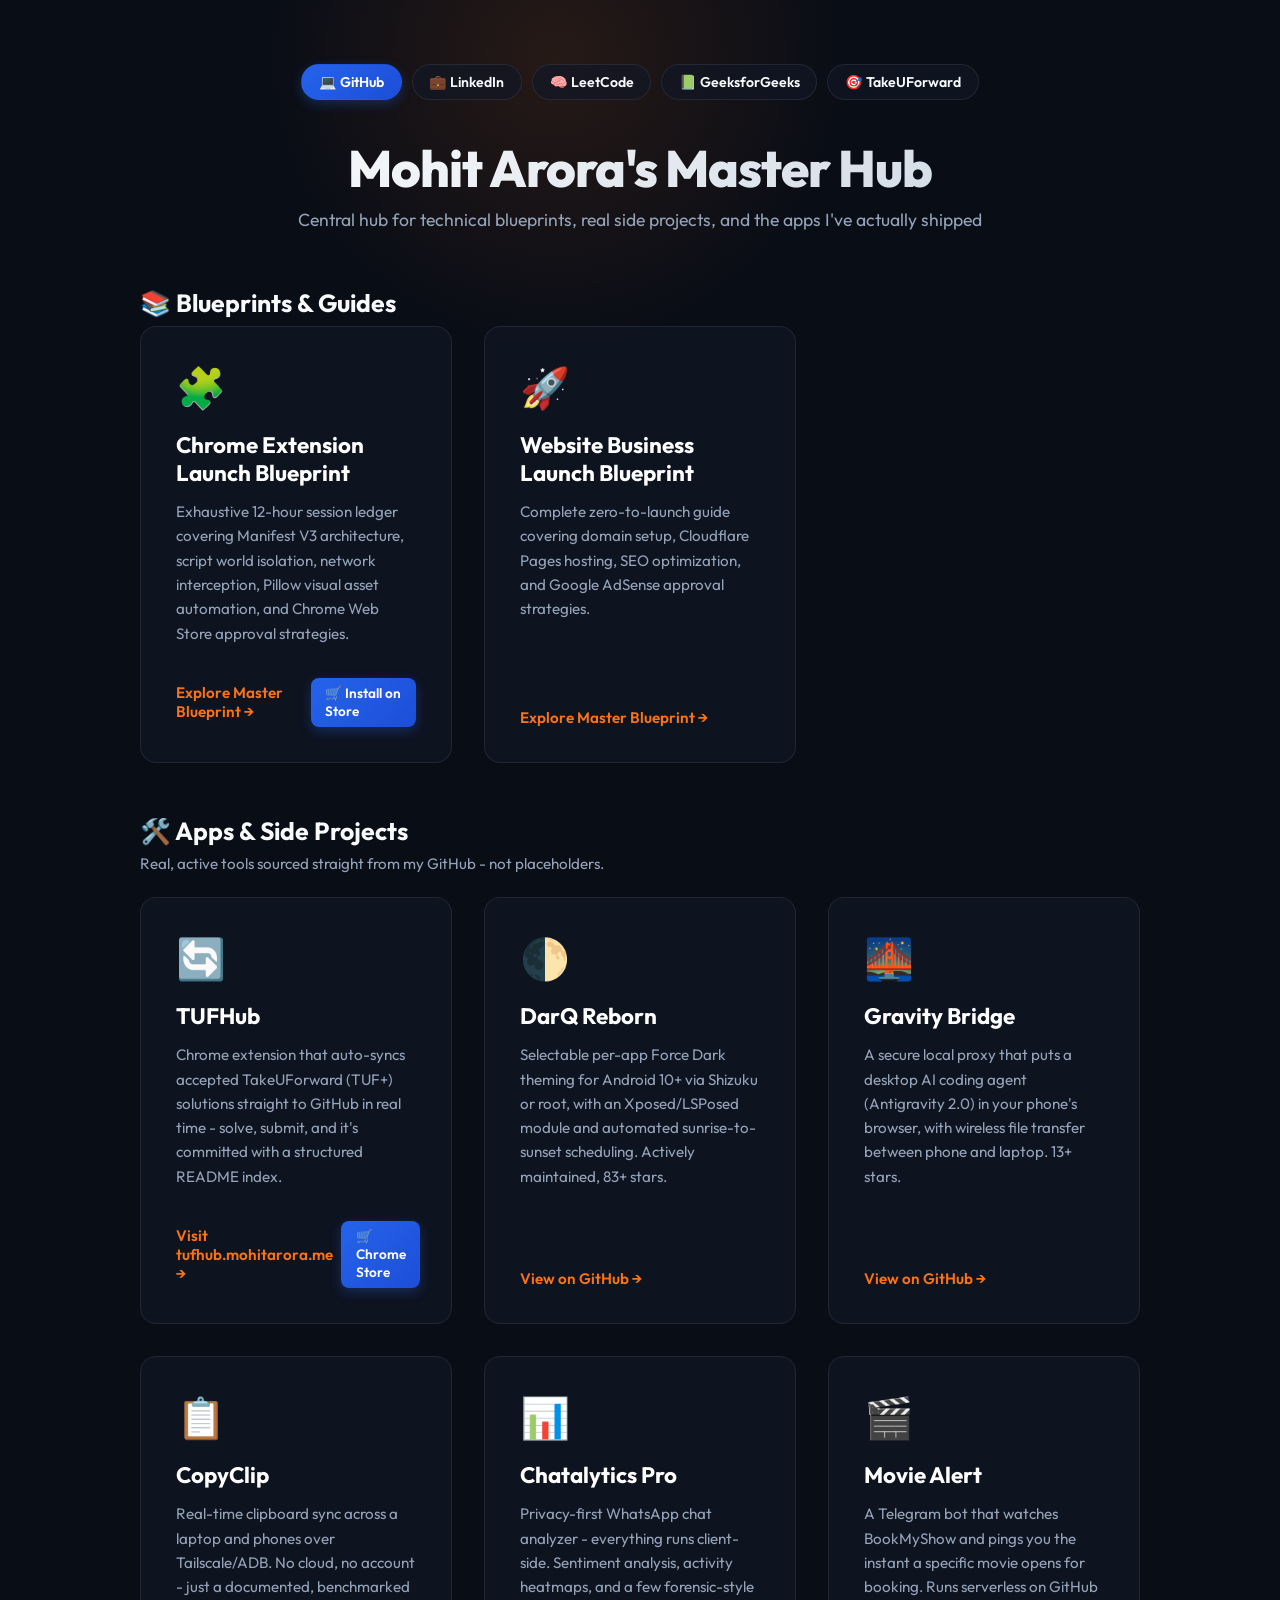
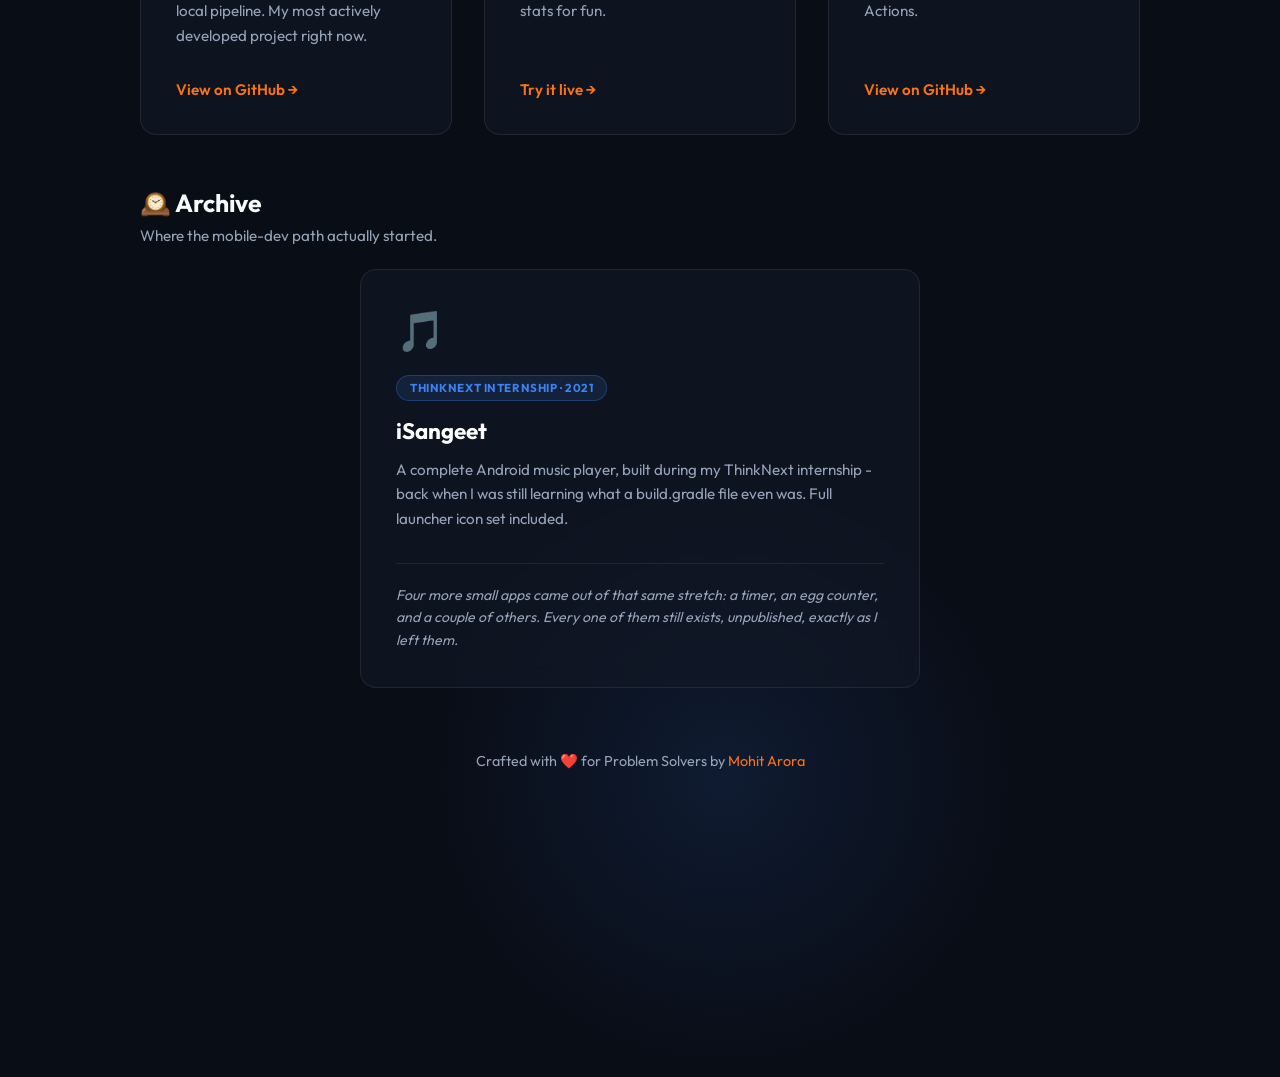
==== index.html @ f82956c8 "feat: add profile links, Apps & Side Projects, and Archive sections Brings the bikram-agarwal.github" ====
<!DOCTYPE html>
<html lang="en">
<head>
    <meta charset="UTF-8">
    <meta name="viewport" content="width=device-width, initial-scale=1.0">
    <title>Mohit Arora | Technical Blueprints & Engineering Hub</title>
    <link href="https://fonts.googleapis.com/css2?family=Outfit:wght@400;500;600;700;800&family=Fira+Code:wght@400;500&display=swap" rel="stylesheet">
    <style>
        :root {
            --bg: #090d16;
            --card-bg: rgba(18, 24, 38, 0.7);
            --card-border: rgba(255, 255, 255, 0.08);
            --primary: #f97316;
            --primary-glow: rgba(249, 115, 22, 0.15);
            --text-main: #f8fafc;
            --text-muted: #94a3b8;
            --accent-blue: #3b82f6;
        }

        * {
            box-sizing: border-box;
            margin: 0;
            padding: 0;
        }

        body {
            background-color: var(--bg);
            color: var(--text-main);
            font-family: 'Outfit', sans-serif;
            min-height: 100vh;
            display: flex;
            flex-direction: column;
            /* flex-start, not center: centering was fine for the original 2-card page, but clips
               content once the page is taller than the viewport (which it now is). */
            justify-content: flex-start;
            align-items: center;
            padding: 4rem 2rem;
            position: relative;
            overflow-x: hidden;
        }

        /* Ambient Glow Background */
        body::before {
            content: '';
            position: absolute;
            top: -10%;
            left: 20%;
            width: 600px;
            height: 600px;
            background: radial-gradient(circle, rgba(249, 115, 22, 0.12) 0%, rgba(0, 0, 0, 0) 70%);
            border-radius: 50%;
            z-index: -1;
            pointer-events: none;
        }

        body::after {
            content: '';
            position: absolute;
            bottom: -10%;
            right: 20%;
            width: 600px;
            height: 600px;
            background: radial-gradient(circle, rgba(59, 130, 246, 0.12) 0%, rgba(0, 0, 0, 0) 70%);
            border-radius: 50%;
            z-index: -1;
            pointer-events: none;
        }

        .container {
            max-width: 1000px;
            width: 100%;
            margin: 0 auto;
        }

        /* Profile links */
        .profile-links {
            display: flex;
            flex-wrap: wrap;
            justify-content: center;
            gap: 0.6rem;
            margin-bottom: 2.25rem;
        }

        .profile-pill {
            display: inline-flex;
            align-items: center;
            gap: 0.4rem;
            padding: 0.5rem 1.05rem;
            border-radius: 999px;
            background: var(--card-bg);
            border: 1px solid var(--card-border);
            color: var(--text-main);
            font-size: 0.88rem;
            font-weight: 600;
            text-decoration: none;
            backdrop-filter: blur(12px);
            transition: all 0.25s ease;
        }

        .profile-pill:hover {
            border-color: rgba(255, 255, 255, 0.25);
            transform: translateY(-2px);
            box-shadow: 0 10px 25px -10px rgba(0, 0, 0, 0.5);
        }

        .profile-pill.primary {
            background: linear-gradient(135deg, #2563eb 0%, #1d4ed8 100%);
            border-color: transparent;
            color: #ffffff;
            box-shadow: 0 4px 12px rgba(37, 99, 235, 0.3);
        }

        .profile-pill.primary:hover {
            box-shadow: 0 6px 18px rgba(37, 99, 235, 0.45);
        }

        h1 {
            font-size: clamp(2.1rem, 6vw, 3.2rem);
            font-weight: 800;
            text-align: center;
            margin-bottom: 0.5rem;
            background: linear-gradient(135deg, #ffffff 0%, #cbd5e1 100%);
            -webkit-background-clip: text;
            -webkit-text-fill-color: transparent;
            letter-spacing: -0.02em;
        }

        p.subtitle {
            text-align: center;
            color: var(--text-muted);
            font-size: 1.1rem;
            margin-bottom: 3.5rem;
            font-weight: 400;
        }

        /* Section headings for the grids below the hero */
        .section-heading {
            font-size: clamp(1.25rem, 3.2vw, 1.55rem);
            font-weight: 700;
            color: var(--text-main);
            margin: 3.25rem 0 0.5rem;
            display: flex;
            align-items: center;
            gap: 0.55rem;
        }

        .section-heading:first-of-type {
            margin-top: 0;
        }

        .section-subtext {
            color: var(--text-muted);
            font-size: 0.95rem;
            max-width: 640px;
            margin-bottom: 1.5rem;
        }

        .grid {
            display: grid;
            grid-template-columns: repeat(auto-fill, minmax(280px, 1fr));
            gap: 2rem;
        }

        .blueprint-card {
            background: var(--card-bg);
            border: 1px solid var(--card-border);
            border-radius: 16px;
            padding: 2.2rem;
            backdrop-filter: blur(12px);
            text-decoration: none;
            color: inherit;
            transition: all 0.3s cubic-bezier(0.4, 0, 0.2, 1);
            display: flex;
            flex-direction: column;
            justify-content: space-between;
            position: relative;
            overflow: hidden;
        }

        .blueprint-card::before {
            content: '';
            position: absolute;
            top: 0;
            left: 0;
            right: 0;
            height: 3px;
            background: linear-gradient(90deg, var(--primary), var(--accent-blue));
            opacity: 0;
            transition: opacity 0.3s ease;
        }

        .blueprint-card:hover {
            transform: translateY(-6px);
            border-color: rgba(255, 255, 255, 0.2);
            box-shadow: 0 20px 40px -15px rgba(0, 0, 0, 0.5), 0 0 30px var(--primary-glow);
        }

        .blueprint-card:hover::before {
            opacity: 1;
        }

        .card-icon {
            font-size: 2.5rem;
            margin-bottom: 1.2rem;
        }

        .card-title {
            font-size: 1.4rem;
            font-weight: 700;
            margin-bottom: 0.8rem;
            color: #ffffff;
        }

        .card-desc {
            color: var(--text-muted);
            font-size: 0.95rem;
            line-height: 1.6;
            margin-bottom: 2rem;
        }

        .card-link {
            font-weight: 600;
            color: var(--primary);
            font-size: 0.95rem;
            display: flex;
            align-items: center;
            justify-content: space-between;
            gap: 0.5rem;
            transition: color 0.2s ease;
        }

        .store-btn {
            background: linear-gradient(135deg, #2563eb 0%, #1d4ed8 100%);
            color: #ffffff !important;
            padding: 0.4rem 0.9rem;
            border-radius: 8px;
            font-size: 0.85rem;
            font-weight: 600;
            text-decoration: none;
            box-shadow: 0 4px 12px rgba(37, 99, 235, 0.3);
            transition: all 0.2s ease;
        }

        .store-btn:hover {
            transform: translateY(-1px);
            box-shadow: 0 6px 16px rgba(37, 99, 235, 0.45);
        }

        .blueprint-card:hover .card-link {
            color: #fb923c;
        }

        /* Archive card - deliberately not a link (nothing to click through to), so no hover-lift */
        .archive-wrap {
            max-width: 560px;
            margin: 0 auto;
        }

        .archive-card {
            cursor: default;
        }

        .archive-card:hover {
            transform: none;
            box-shadow: none;
            border-color: var(--card-border);
        }

        .archive-card:hover::before {
            opacity: 0;
        }

        .archive-era {
            display: inline-flex;
            align-self: flex-start;
            font-size: 0.72rem;
            font-weight: 700;
            letter-spacing: 0.05em;
            text-transform: uppercase;
            color: var(--accent-blue);
            background: rgba(59, 130, 246, 0.12);
            border: 1px solid rgba(59, 130, 246, 0.3);
            border-radius: 999px;
            padding: 0.3rem 0.8rem;
            margin-bottom: 1rem;
        }

        .archive-sibling-note {
            color: var(--text-muted);
            font-size: 0.88rem;
            font-style: italic;
            line-height: 1.6;
            margin-top: 1.25rem;
            padding-top: 1.25rem;
            border-top: 1px solid var(--card-border);
        }

        footer {
            margin-top: 4rem;
            text-align: center;
            color: var(--text-muted);
            font-size: 0.9rem;
        }

        footer a {
            color: var(--primary);
            text-decoration: none;
        }

        @media (max-width: 768px) {
            body { padding: 2rem 1.25rem; }
            .blueprint-card { padding: 1.5rem; }
            .section-heading { margin-top: 2.5rem; }
        }
    </style>
</head>
<body>
    <div class="container">
        <div class="profile-links">
            <a href="https://github.com/Arora-Sir" class="profile-pill primary" target="_blank" rel="noopener">💻 GitHub</a>
            <a href="https://www.linkedin.com/in/arora-sir/" class="profile-pill" target="_blank" rel="noopener">💼 LinkedIn</a>
            <a href="https://leetcode.com/arora_sir/" class="profile-pill" target="_blank" rel="noopener">🧠 LeetCode</a>
            <a href="https://auth.geeksforgeeks.org/user/arorasir/profile" class="profile-pill" target="_blank" rel="noopener">📗 GeeksforGeeks</a>
            <a href="https://takeuforward.org/profile/arorasir" class="profile-pill" target="_blank" rel="noopener">🎯 TakeUForward</a>
        </div>

        <h1>Mohit Arora's Master Hub</h1>
        <p class="subtitle">Central hub for technical blueprints, real side projects, and the apps I've actually shipped</p>

        <h2 class="section-heading">📚 Blueprints &amp; Guides</h2>
        <div class="grid">
            <a href="Chrome_Extension_Blueprint.html" class="blueprint-card">
                <div>
                    <div class="card-icon">🧩</div>
                    <div class="card-title">Chrome Extension Launch Blueprint</div>
                    <div class="card-desc">Exhaustive 12-hour session ledger covering Manifest V3 architecture, script world isolation, network interception, Pillow visual asset automation, and Chrome Web Store approval strategies.</div>
                </div>
                <div class="card-link">
                    <span>Explore Master Blueprint &rarr;</span>
                    <span onclick="event.stopPropagation(); window.open('https://chromewebstore.google.com/detail/tufhub/fbbjinonammckffpfmhicgdcfgodfnge', '_blank');" class="store-btn">🛒 Install on Store</span>
                </div>
            </a>

            <a href="Website_Buisness_Blueprint.html" class="blueprint-card">
                <div>
                    <div class="card-icon">🚀</div>
                    <div class="card-title">Website Business Launch Blueprint</div>
                    <div class="card-desc">Complete zero-to-launch guide covering domain setup, Cloudflare Pages hosting, SEO optimization, and Google AdSense approval strategies.</div>
                </div>
                <div class="card-link">Explore Master Blueprint &rarr;</div>
            </a>
        </div>

        <h2 class="section-heading">🛠️ Apps &amp; Side Projects</h2>
        <p class="section-subtext">Real, active tools sourced straight from my GitHub - not placeholders.</p>
        <div class="grid">
            <a href="https://tufhub.mohitarora.me" class="blueprint-card" target="_blank" rel="noopener">
                <div>
                    <div class="card-icon">🔄</div>
                    <div class="card-title">TUFHub</div>
                    <div class="card-desc">Chrome extension that auto-syncs accepted TakeUForward (TUF+) solutions straight to GitHub in real time - solve, submit, and it's committed with a structured README index.</div>
                </div>
                <div class="card-link">
                    <span>Visit tufhub.mohitarora.me &rarr;</span>
                    <span onclick="event.stopPropagation(); window.open('https://chromewebstore.google.com/detail/tufhub/fbbjinonammckffpfmhicgdcfgodfnge', '_blank');" class="store-btn">🛒 Chrome Store</span>
                </div>
            </a>

            <a href="https://github.com/Arora-Sir/DarQ-Reborn" class="blueprint-card" target="_blank" rel="noopener">
                <div>
                    <div class="card-icon">🌓</div>
                    <div class="card-title">DarQ Reborn</div>
                    <div class="card-desc">Selectable per-app Force Dark theming for Android 10+ via Shizuku or root, with an Xposed/LSPosed module and automated sunrise-to-sunset scheduling. Actively maintained, 83+ stars.</div>
                </div>
                <div class="card-link">View on GitHub &rarr;</div>
            </a>

            <a href="https://github.com/Arora-Sir/Gravity-Bridge" class="blueprint-card" target="_blank" rel="noopener">
                <div>
                    <div class="card-icon">🌉</div>
                    <div class="card-title">Gravity Bridge</div>
                    <div class="card-desc">A secure local proxy that puts a desktop AI coding agent (Antigravity 2.0) in your phone's browser, with wireless file transfer between phone and laptop. 13+ stars.</div>
                </div>
                <div class="card-link">View on GitHub &rarr;</div>
            </a>

            <a href="https://github.com/Arora-Sir/CopyClip" class="blueprint-card" target="_blank" rel="noopener">
                <div>
                    <div class="card-icon">📋</div>
                    <div class="card-title">CopyClip</div>
                    <div class="card-desc">Real-time clipboard sync across a laptop and phones over Tailscale/ADB. No cloud, no account - just a documented, benchmarked local pipeline. My most actively developed project right now.</div>
                </div>
                <div class="card-link">View on GitHub &rarr;</div>
            </a>

            <a href="https://arora-sir.github.io/chatalytics-pro" class="blueprint-card" target="_blank" rel="noopener">
                <div>
                    <div class="card-icon">📊</div>
                    <div class="card-title">Chatalytics Pro</div>
                    <div class="card-desc">Privacy-first WhatsApp chat analyzer - everything runs client-side. Sentiment analysis, activity heatmaps, and a few forensic-style stats for fun.</div>
                </div>
                <div class="card-link">Try it live &rarr;</div>
            </a>

            <a href="https://github.com/Arora-Sir/Movie-Alert" class="blueprint-card" target="_blank" rel="noopener">
                <div>
                    <div class="card-icon">🎬</div>
                    <div class="card-title">Movie Alert</div>
                    <div class="card-desc">A Telegram bot that watches BookMyShow and pings you the instant a specific movie opens for booking. Runs serverless on GitHub Actions.</div>
                </div>
                <div class="card-link">View on GitHub &rarr;</div>
            </a>
        </div>

        <h2 class="section-heading">🕰️ Archive</h2>
        <p class="section-subtext">Where the mobile-dev path actually started.</p>
        <div class="archive-wrap">
            <div class="blueprint-card archive-card">
                <div>
                    <div class="card-icon">🎵</div>
                    <span class="archive-era">ThinkNext Internship &middot; 2021</span>
                    <div class="card-title">iSangeet</div>
                    <div class="card-desc">A complete Android music player, built during my ThinkNext internship - back when I was still learning what a build.gradle file even was. Full launcher icon set included.</div>
                    <div class="archive-sibling-note">Four more small apps came out of that same stretch: a timer, an egg counter, and a couple of others. Every one of them still exists, unpublished, exactly as I left them.</div>
                </div>
            </div>
        </div>

        <footer>
            Crafted with ❤️ for Problem Solvers by <a href="https://github.com/Arora-Sir">Mohit Arora</a>
        </footer>
    </div>
</body>
</html>
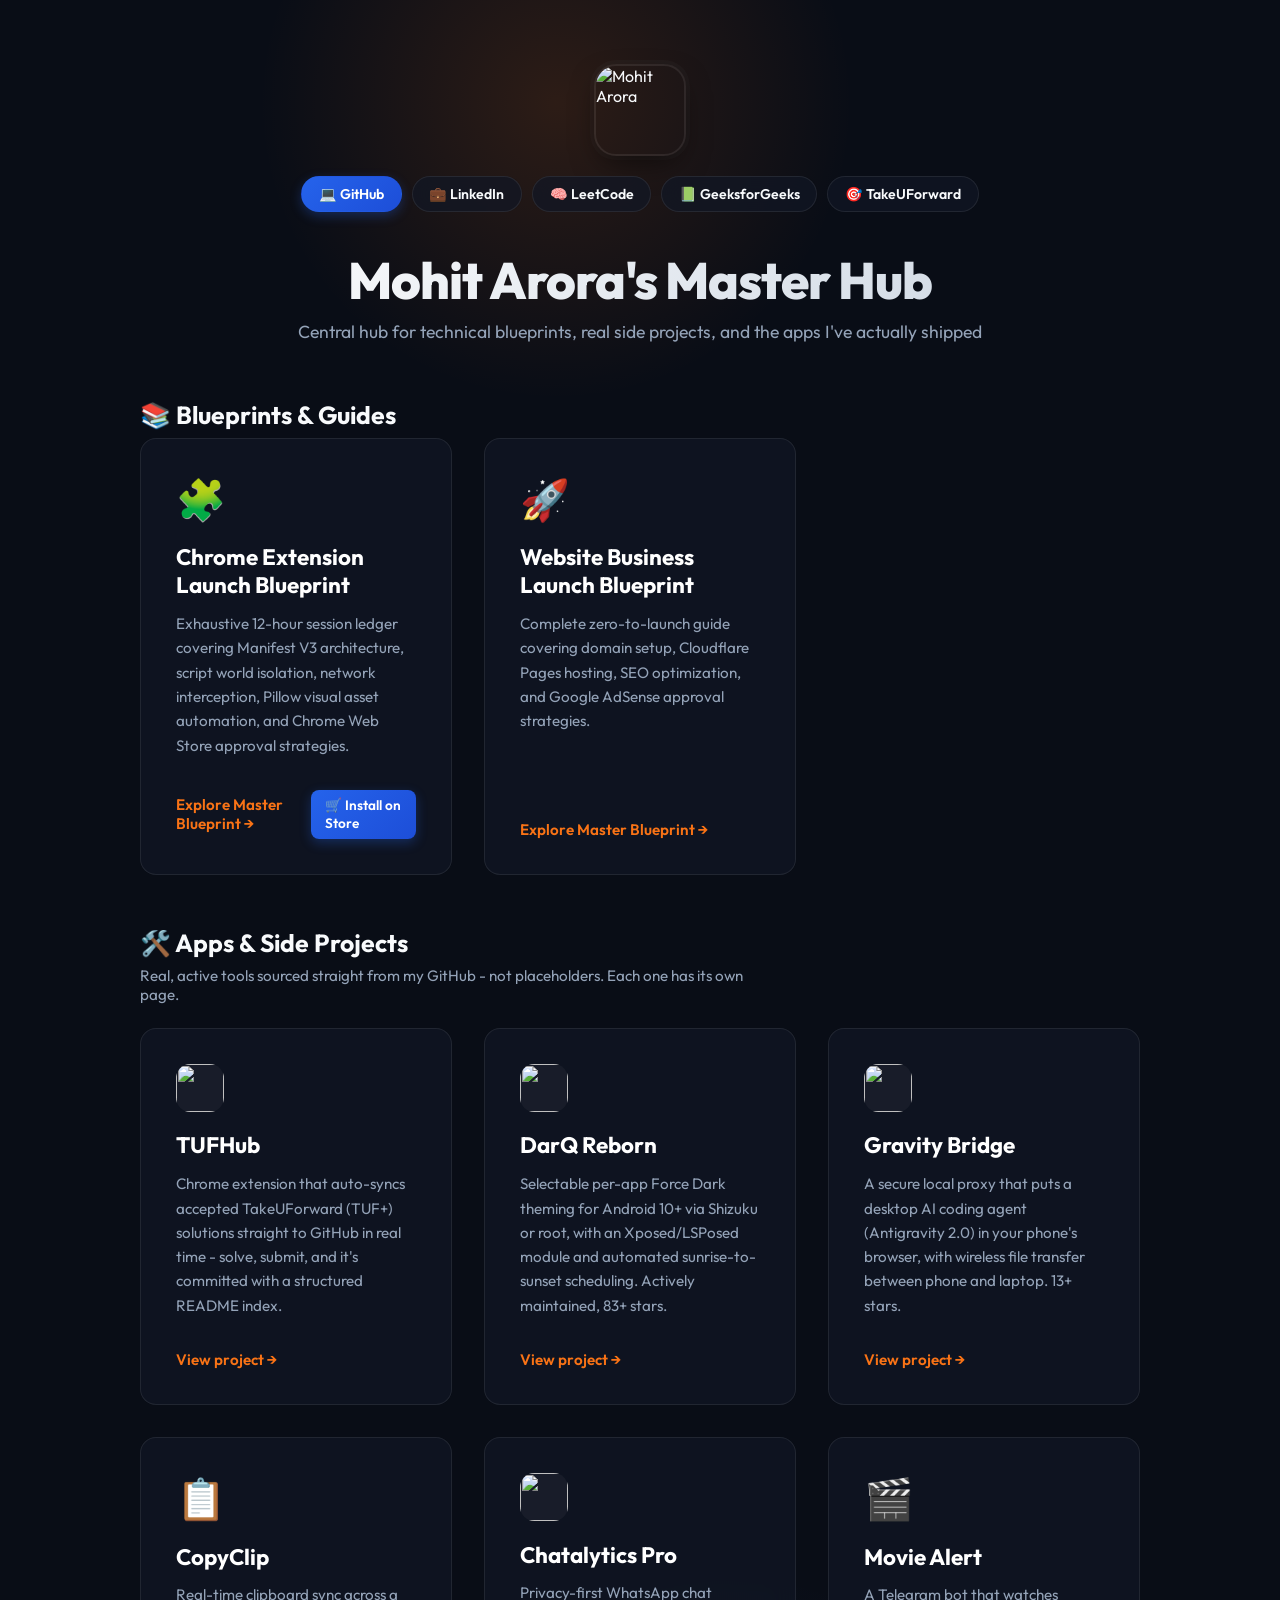
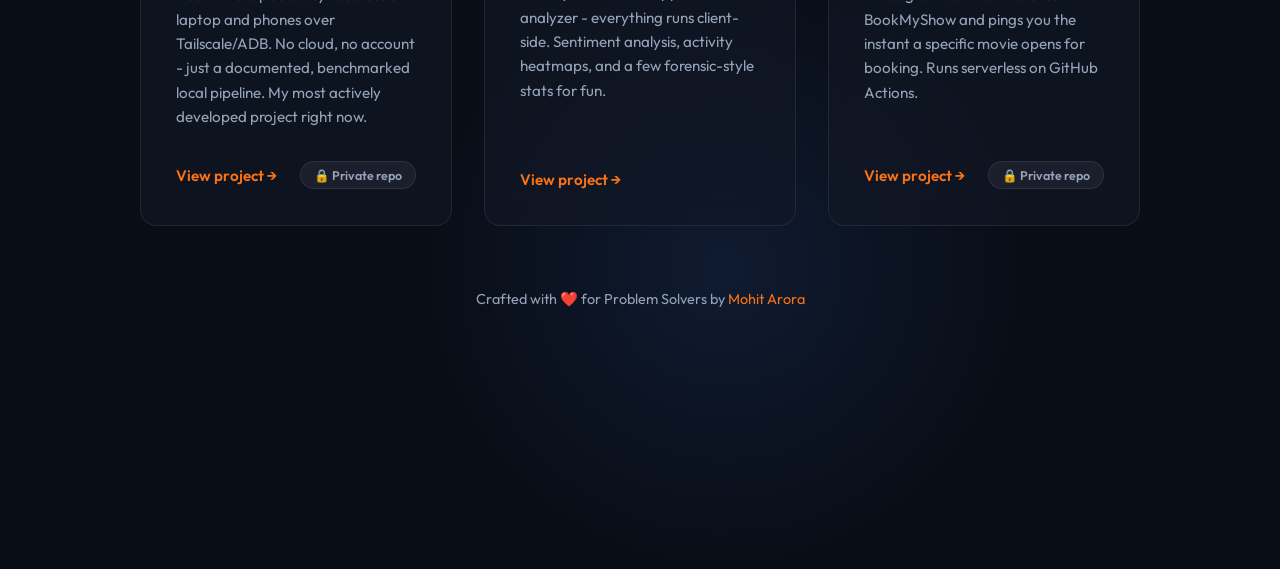
==== commit bf2cc501: "feat: real icons, per-app subpages with dynamic theming, drop archive Addresses feedback on the prev" ====
--- a/index.html
+++ b/index.html
@@ -5,317 +5,13 @@
     <meta name="viewport" content="width=device-width, initial-scale=1.0">
     <title>Mohit Arora | Technical Blueprints & Engineering Hub</title>
     <link href="https://fonts.googleapis.com/css2?family=Outfit:wght@400;500;600;700;800&family=Fira+Code:wght@400;500&display=swap" rel="stylesheet">
-    <style>
-        :root {
-            --bg: #090d16;
-            --card-bg: rgba(18, 24, 38, 0.7);
-            --card-border: rgba(255, 255, 255, 0.08);
-            --primary: #f97316;
-            --primary-glow: rgba(249, 115, 22, 0.15);
-            --text-main: #f8fafc;
-            --text-muted: #94a3b8;
-            --accent-blue: #3b82f6;
-        }
-
-        * {
-            box-sizing: border-box;
-            margin: 0;
-            padding: 0;
-        }
-
-        body {
-            background-color: var(--bg);
-            color: var(--text-main);
-            font-family: 'Outfit', sans-serif;
-            min-height: 100vh;
-            display: flex;
-            flex-direction: column;
-            /* flex-start, not center: centering was fine for the original 2-card page, but clips
-               content once the page is taller than the viewport (which it now is). */
-            justify-content: flex-start;
-            align-items: center;
-            padding: 4rem 2rem;
-            position: relative;
-            overflow-x: hidden;
-        }
-
-        /* Ambient Glow Background */
-        body::before {
-            content: '';
-            position: absolute;
-            top: -10%;
-            left: 20%;
-            width: 600px;
-            height: 600px;
-            background: radial-gradient(circle, rgba(249, 115, 22, 0.12) 0%, rgba(0, 0, 0, 0) 70%);
-            border-radius: 50%;
-            z-index: -1;
-            pointer-events: none;
-        }
-
-        body::after {
-            content: '';
-            position: absolute;
-            bottom: -10%;
-            right: 20%;
-            width: 600px;
-            height: 600px;
-            background: radial-gradient(circle, rgba(59, 130, 246, 0.12) 0%, rgba(0, 0, 0, 0) 70%);
-            border-radius: 50%;
-            z-index: -1;
-            pointer-events: none;
-        }
-
-        .container {
-            max-width: 1000px;
-            width: 100%;
-            margin: 0 auto;
-        }
-
-        /* Profile links */
-        .profile-links {
-            display: flex;
-            flex-wrap: wrap;
-            justify-content: center;
-            gap: 0.6rem;
-            margin-bottom: 2.25rem;
-        }
-
-        .profile-pill {
-            display: inline-flex;
-            align-items: center;
-            gap: 0.4rem;
-            padding: 0.5rem 1.05rem;
-            border-radius: 999px;
-            background: var(--card-bg);
-            border: 1px solid var(--card-border);
-            color: var(--text-main);
-            font-size: 0.88rem;
-            font-weight: 600;
-            text-decoration: none;
-            backdrop-filter: blur(12px);
-            transition: all 0.25s ease;
-        }
-
-        .profile-pill:hover {
-            border-color: rgba(255, 255, 255, 0.25);
-            transform: translateY(-2px);
-            box-shadow: 0 10px 25px -10px rgba(0, 0, 0, 0.5);
-        }
-
-        .profile-pill.primary {
-            background: linear-gradient(135deg, #2563eb 0%, #1d4ed8 100%);
-            border-color: transparent;
-            color: #ffffff;
-            box-shadow: 0 4px 12px rgba(37, 99, 235, 0.3);
-        }
-
-        .profile-pill.primary:hover {
-            box-shadow: 0 6px 18px rgba(37, 99, 235, 0.45);
-        }
-
-        h1 {
-            font-size: clamp(2.1rem, 6vw, 3.2rem);
-            font-weight: 800;
-            text-align: center;
-            margin-bottom: 0.5rem;
-            background: linear-gradient(135deg, #ffffff 0%, #cbd5e1 100%);
-            -webkit-background-clip: text;
-            -webkit-text-fill-color: transparent;
-            letter-spacing: -0.02em;
-        }
-
-        p.subtitle {
-            text-align: center;
-            color: var(--text-muted);
-            font-size: 1.1rem;
-            margin-bottom: 3.5rem;
-            font-weight: 400;
-        }
-
-        /* Section headings for the grids below the hero */
-        .section-heading {
-            font-size: clamp(1.25rem, 3.2vw, 1.55rem);
-            font-weight: 700;
-            color: var(--text-main);
-            margin: 3.25rem 0 0.5rem;
-            display: flex;
-            align-items: center;
-            gap: 0.55rem;
-        }
-
-        .section-heading:first-of-type {
-            margin-top: 0;
-        }
-
-        .section-subtext {
-            color: var(--text-muted);
-            font-size: 0.95rem;
-            max-width: 640px;
-            margin-bottom: 1.5rem;
-        }
-
-        .grid {
-            display: grid;
-            grid-template-columns: repeat(auto-fill, minmax(280px, 1fr));
-            gap: 2rem;
-        }
-
-        .blueprint-card {
-            background: var(--card-bg);
-            border: 1px solid var(--card-border);
-            border-radius: 16px;
-            padding: 2.2rem;
-            backdrop-filter: blur(12px);
-            text-decoration: none;
-            color: inherit;
-            transition: all 0.3s cubic-bezier(0.4, 0, 0.2, 1);
-            display: flex;
-            flex-direction: column;
-            justify-content: space-between;
-            position: relative;
-            overflow: hidden;
-        }
-
-        .blueprint-card::before {
-            content: '';
-            position: absolute;
-            top: 0;
-            left: 0;
-            right: 0;
-            height: 3px;
-            background: linear-gradient(90deg, var(--primary), var(--accent-blue));
-            opacity: 0;
-            transition: opacity 0.3s ease;
-        }
-
-        .blueprint-card:hover {
-            transform: translateY(-6px);
-            border-color: rgba(255, 255, 255, 0.2);
-            box-shadow: 0 20px 40px -15px rgba(0, 0, 0, 0.5), 0 0 30px var(--primary-glow);
-        }
-
-        .blueprint-card:hover::before {
-            opacity: 1;
-        }
-
-        .card-icon {
-            font-size: 2.5rem;
-            margin-bottom: 1.2rem;
-        }
-
-        .card-title {
-            font-size: 1.4rem;
-            font-weight: 700;
-            margin-bottom: 0.8rem;
-            color: #ffffff;
-        }
-
-        .card-desc {
-            color: var(--text-muted);
-            font-size: 0.95rem;
-            line-height: 1.6;
-            margin-bottom: 2rem;
-        }
-
-        .card-link {
-            font-weight: 600;
-            color: var(--primary);
-            font-size: 0.95rem;
-            display: flex;
-            align-items: center;
-            justify-content: space-between;
-            gap: 0.5rem;
-            transition: color 0.2s ease;
-        }
-
-        .store-btn {
-            background: linear-gradient(135deg, #2563eb 0%, #1d4ed8 100%);
-            color: #ffffff !important;
-            padding: 0.4rem 0.9rem;
-            border-radius: 8px;
-            font-size: 0.85rem;
-            font-weight: 600;
-            text-decoration: none;
-            box-shadow: 0 4px 12px rgba(37, 99, 235, 0.3);
-            transition: all 0.2s ease;
-        }
-
-        .store-btn:hover {
-            transform: translateY(-1px);
-            box-shadow: 0 6px 16px rgba(37, 99, 235, 0.45);
-        }
-
-        .blueprint-card:hover .card-link {
-            color: #fb923c;
-        }
-
-        /* Archive card - deliberately not a link (nothing to click through to), so no hover-lift */
-        .archive-wrap {
-            max-width: 560px;
-            margin: 0 auto;
-        }
-
-        .archive-card {
-            cursor: default;
-        }
-
-        .archive-card:hover {
-            transform: none;
-            box-shadow: none;
-            border-color: var(--card-border);
-        }
-
-        .archive-card:hover::before {
-            opacity: 0;
-        }
-
-        .archive-era {
-            display: inline-flex;
-            align-self: flex-start;
-            font-size: 0.72rem;
-            font-weight: 700;
-            letter-spacing: 0.05em;
-            text-transform: uppercase;
-            color: var(--accent-blue);
-            background: rgba(59, 130, 246, 0.12);
-            border: 1px solid rgba(59, 130, 246, 0.3);
-            border-radius: 999px;
-            padding: 0.3rem 0.8rem;
-            margin-bottom: 1rem;
-        }
-
-        .archive-sibling-note {
-            color: var(--text-muted);
-            font-size: 0.88rem;
-            font-style: italic;
-            line-height: 1.6;
-            margin-top: 1.25rem;
-            padding-top: 1.25rem;
-            border-top: 1px solid var(--card-border);
-        }
-
-        footer {
-            margin-top: 4rem;
-            text-align: center;
-            color: var(--text-muted);
-            font-size: 0.9rem;
-        }
-
-        footer a {
-            color: var(--primary);
-            text-decoration: none;
-        }
-
-        @media (max-width: 768px) {
-            body { padding: 2rem 1.25rem; }
-            .blueprint-card { padding: 1.5rem; }
-            .section-heading { margin-top: 2.5rem; }
-        }
-    </style>
+    <link rel="icon" type="image/png" href="https://avatars.githubusercontent.com/u/29508236?v=4">
+    <link rel="stylesheet" href="assets/style.css">
 </head>
 <body>
     <div class="container">
+        <img class="avatar" src="https://avatars.githubusercontent.com/u/29508236?v=4" alt="Mohit Arora">
+
         <div class="profile-links">
             <a href="https://github.com/Arora-Sir" class="profile-pill primary" target="_blank" rel="noopener">💻 GitHub</a>
             <a href="https://www.linkedin.com/in/arora-sir/" class="profile-pill" target="_blank" rel="noopener">💼 LinkedIn</a>
@@ -352,78 +48,67 @@
         </div>
 
         <h2 class="section-heading">🛠️ Apps &amp; Side Projects</h2>
-        <p class="section-subtext">Real, active tools sourced straight from my GitHub - not placeholders.</p>
+        <p class="section-subtext">Real, active tools sourced straight from my GitHub - not placeholders. Each one has its own page.</p>
         <div class="grid">
-            <a href="https://tufhub.mohitarora.me" class="blueprint-card" target="_blank" rel="noopener">
+            <a href="tufhub/" class="blueprint-card">
                 <div>
-                    <div class="card-icon">🔄</div>
+                    <img class="card-icon-img" src="https://raw.githubusercontent.com/Arora-Sir/TUFHub/main/docs/assets/logo.png" alt="">
                     <div class="card-title">TUFHub</div>
                     <div class="card-desc">Chrome extension that auto-syncs accepted TakeUForward (TUF+) solutions straight to GitHub in real time - solve, submit, and it's committed with a structured README index.</div>
                 </div>
-                <div class="card-link">
-                    <span>Visit tufhub.mohitarora.me &rarr;</span>
-                    <span onclick="event.stopPropagation(); window.open('https://chromewebstore.google.com/detail/tufhub/fbbjinonammckffpfmhicgdcfgodfnge', '_blank');" class="store-btn">🛒 Chrome Store</span>
-                </div>
+                <div class="card-link">View project &rarr;</div>
             </a>
 
-            <a href="https://github.com/Arora-Sir/DarQ-Reborn" class="blueprint-card" target="_blank" rel="noopener">
+            <a href="darq-reborn/" class="blueprint-card">
                 <div>
-                    <div class="card-icon">🌓</div>
+                    <img class="card-icon-img" src="https://raw.githubusercontent.com/Arora-Sir/DarQ-Reborn/master/fastlane/metadata/android/en-US/images/icon.png" alt="">
                     <div class="card-title">DarQ Reborn</div>
                     <div class="card-desc">Selectable per-app Force Dark theming for Android 10+ via Shizuku or root, with an Xposed/LSPosed module and automated sunrise-to-sunset scheduling. Actively maintained, 83+ stars.</div>
                 </div>
-                <div class="card-link">View on GitHub &rarr;</div>
+                <div class="card-link">View project &rarr;</div>
             </a>
 
-            <a href="https://github.com/Arora-Sir/Gravity-Bridge" class="blueprint-card" target="_blank" rel="noopener">
+            <a href="gravity-bridge/" class="blueprint-card">
                 <div>
-                    <div class="card-icon">🌉</div>
+                    <img class="card-icon-img" src="https://raw.githubusercontent.com/Arora-Sir/Gravity-Bridge/master/favicon.svg" alt="">
                     <div class="card-title">Gravity Bridge</div>
                     <div class="card-desc">A secure local proxy that puts a desktop AI coding agent (Antigravity 2.0) in your phone's browser, with wireless file transfer between phone and laptop. 13+ stars.</div>
                 </div>
-                <div class="card-link">View on GitHub &rarr;</div>
+                <div class="card-link">View project &rarr;</div>
             </a>
 
-            <a href="https://github.com/Arora-Sir/CopyClip" class="blueprint-card" target="_blank" rel="noopener">
+            <a href="copyclip/" class="blueprint-card">
                 <div>
                     <div class="card-icon">📋</div>
                     <div class="card-title">CopyClip</div>
                     <div class="card-desc">Real-time clipboard sync across a laptop and phones over Tailscale/ADB. No cloud, no account - just a documented, benchmarked local pipeline. My most actively developed project right now.</div>
                 </div>
-                <div class="card-link">View on GitHub &rarr;</div>
+                <div class="card-link">
+                    <span>View project &rarr;</span>
+                    <span class="private-badge" title="Source not public - the project page still covers how it works">🔒 Private repo</span>
+                </div>
             </a>
 
-            <a href="https://arora-sir.github.io/chatalytics-pro" class="blueprint-card" target="_blank" rel="noopener">
+            <a href="chat-analyzer/" class="blueprint-card">
                 <div>
-                    <div class="card-icon">📊</div>
+                    <img class="card-icon-img" src="https://raw.githubusercontent.com/Arora-Sir/chatalytics-pro/main/public/logo512.png" alt="">
                     <div class="card-title">Chatalytics Pro</div>
                     <div class="card-desc">Privacy-first WhatsApp chat analyzer - everything runs client-side. Sentiment analysis, activity heatmaps, and a few forensic-style stats for fun.</div>
                 </div>
-                <div class="card-link">Try it live &rarr;</div>
+                <div class="card-link">View project &rarr;</div>
             </a>
 
-            <a href="https://github.com/Arora-Sir/Movie-Alert" class="blueprint-card" target="_blank" rel="noopener">
+            <a href="movie-alert/" class="blueprint-card">
                 <div>
                     <div class="card-icon">🎬</div>
                     <div class="card-title">Movie Alert</div>
                     <div class="card-desc">A Telegram bot that watches BookMyShow and pings you the instant a specific movie opens for booking. Runs serverless on GitHub Actions.</div>
                 </div>
-                <div class="card-link">View on GitHub &rarr;</div>
+                <div class="card-link">
+                    <span>View project &rarr;</span>
+                    <span class="private-badge" title="Source not public - the project page still covers how it works">🔒 Private repo</span>
+                </div>
             </a>
-        </div>
-
-        <h2 class="section-heading">🕰️ Archive</h2>
-        <p class="section-subtext">Where the mobile-dev path actually started.</p>
-        <div class="archive-wrap">
-            <div class="blueprint-card archive-card">
-                <div>
-                    <div class="card-icon">🎵</div>
-                    <span class="archive-era">ThinkNext Internship &middot; 2021</span>
-                    <div class="card-title">iSangeet</div>
-                    <div class="card-desc">A complete Android music player, built during my ThinkNext internship - back when I was still learning what a build.gradle file even was. Full launcher icon set included.</div>
-                    <div class="archive-sibling-note">Four more small apps came out of that same stretch: a timer, an egg counter, and a couple of others. Every one of them still exists, unpublished, exactly as I left them.</div>
-                </div>
-            </div>
         </div>
 
         <footer>
--- a/assets/style.css
+++ b/assets/style.css
@@ -0,0 +1,498 @@
+/* ============================================================
+   Arora-Sir.github.io - shared stylesheet
+   Used by index.html and every /*-app subpage. Each subpage adds
+   ONE body.theme-X class (see bottom of this file) to swap its
+   accent color; everything else - layout, cards, type - stays
+   identical across every page for a consistent system.
+   ============================================================ */
+
+:root {
+    --bg: #090d16;
+    --card-bg: rgba(18, 24, 38, 0.7);
+    --card-border: rgba(255, 255, 255, 0.08);
+    --primary: #f97316;
+    --primary-glow: rgba(249, 115, 22, 0.15);
+    --text-main: #f8fafc;
+    --text-muted: #94a3b8;
+    --accent-blue: #3b82f6;
+}
+
+* {
+    box-sizing: border-box;
+    margin: 0;
+    padding: 0;
+}
+
+body {
+    background-color: var(--bg);
+    color: var(--text-main);
+    font-family: 'Outfit', sans-serif;
+    min-height: 100vh;
+    display: flex;
+    flex-direction: column;
+    /* flex-start, not center: centering clips/misplaces content once a page is taller than
+       the viewport, which every page here now is. */
+    justify-content: flex-start;
+    align-items: center;
+    padding: 4rem 2rem;
+    position: relative;
+    overflow-x: hidden;
+}
+
+/* Ambient glow background */
+body::before {
+    content: '';
+    position: absolute;
+    top: -10%;
+    left: 20%;
+    width: 600px;
+    height: 600px;
+    background: radial-gradient(circle, var(--primary-glow) 0%, rgba(0, 0, 0, 0) 70%);
+    border-radius: 50%;
+    z-index: -1;
+    pointer-events: none;
+    transition: background 0.4s ease;
+}
+
+body::after {
+    content: '';
+    position: absolute;
+    bottom: -10%;
+    right: 20%;
+    width: 600px;
+    height: 600px;
+    background: radial-gradient(circle, rgba(59, 130, 246, 0.12) 0%, rgba(0, 0, 0, 0) 70%);
+    border-radius: 50%;
+    z-index: -1;
+    pointer-events: none;
+}
+
+.container {
+    max-width: 1000px;
+    width: 100%;
+    margin: 0 auto;
+}
+
+/* Profile links */
+.profile-links {
+    display: flex;
+    flex-wrap: wrap;
+    justify-content: center;
+    gap: 0.6rem;
+    margin-bottom: 2.25rem;
+}
+
+.profile-pill {
+    display: inline-flex;
+    align-items: center;
+    gap: 0.4rem;
+    padding: 0.5rem 1.05rem;
+    border-radius: 999px;
+    background: var(--card-bg);
+    border: 1px solid var(--card-border);
+    color: var(--text-main);
+    font-size: 0.88rem;
+    font-weight: 600;
+    text-decoration: none;
+    backdrop-filter: blur(12px);
+    transition: all 0.25s ease;
+}
+
+.profile-pill:hover {
+    border-color: rgba(255, 255, 255, 0.25);
+    transform: translateY(-2px);
+    box-shadow: 0 10px 25px -10px rgba(0, 0, 0, 0.5);
+}
+
+.profile-pill.primary {
+    background: linear-gradient(135deg, #2563eb 0%, #1d4ed8 100%);
+    border-color: transparent;
+    color: #ffffff;
+    box-shadow: 0 4px 12px rgba(37, 99, 235, 0.3);
+}
+
+.profile-pill.primary:hover {
+    box-shadow: 0 6px 18px rgba(37, 99, 235, 0.45);
+}
+
+/* Avatar */
+.avatar {
+    width: 92px;
+    height: 92px;
+    border-radius: 22px;
+    object-fit: cover;
+    border: 2px solid var(--card-border);
+    box-shadow: 0 12px 30px -8px rgba(0, 0, 0, 0.6), 0 0 0 4px rgba(255, 255, 255, 0.02);
+    display: block;
+    margin: 0 auto 1.25rem;
+}
+
+h1 {
+    font-size: clamp(2.1rem, 6vw, 3.2rem);
+    font-weight: 800;
+    text-align: center;
+    margin-bottom: 0.5rem;
+    background: linear-gradient(135deg, #ffffff 0%, #cbd5e1 100%);
+    -webkit-background-clip: text;
+    -webkit-text-fill-color: transparent;
+    letter-spacing: -0.02em;
+}
+
+p.subtitle {
+    text-align: center;
+    color: var(--text-muted);
+    font-size: 1.1rem;
+    margin-bottom: 3.5rem;
+    font-weight: 400;
+}
+
+/* Section headings for the grids below the hero */
+.section-heading {
+    font-size: clamp(1.25rem, 3.2vw, 1.55rem);
+    font-weight: 700;
+    color: var(--text-main);
+    margin: 3.25rem 0 0.5rem;
+    display: flex;
+    align-items: center;
+    gap: 0.55rem;
+}
+
+.section-heading:first-of-type {
+    margin-top: 0;
+}
+
+.section-subtext {
+    color: var(--text-muted);
+    font-size: 0.95rem;
+    max-width: 640px;
+    margin-bottom: 1.5rem;
+}
+
+.grid {
+    display: grid;
+    grid-template-columns: repeat(auto-fill, minmax(280px, 1fr));
+    gap: 2rem;
+}
+
+.blueprint-card {
+    background: var(--card-bg);
+    border: 1px solid var(--card-border);
+    border-radius: 16px;
+    padding: 2.2rem;
+    backdrop-filter: blur(12px);
+    text-decoration: none;
+    color: inherit;
+    transition: all 0.3s cubic-bezier(0.4, 0, 0.2, 1);
+    display: flex;
+    flex-direction: column;
+    justify-content: space-between;
+    position: relative;
+    overflow: hidden;
+}
+
+.blueprint-card::before {
+    content: '';
+    position: absolute;
+    top: 0;
+    left: 0;
+    right: 0;
+    height: 3px;
+    background: linear-gradient(90deg, var(--primary), var(--accent-blue));
+    opacity: 0;
+    transition: opacity 0.3s ease;
+}
+
+.blueprint-card:hover {
+    transform: translateY(-6px);
+    border-color: rgba(255, 255, 255, 0.2);
+    box-shadow: 0 20px 40px -15px rgba(0, 0, 0, 0.5), 0 0 30px var(--primary-glow);
+}
+
+.blueprint-card:hover::before {
+    opacity: 1;
+}
+
+.card-icon {
+    font-size: 2.5rem;
+    margin-bottom: 1.2rem;
+}
+
+/* Real per-app icon image, replacing the emoji .card-icon on app cards */
+.card-icon-img {
+    width: 3rem;
+    height: 3rem;
+    border-radius: 0.9rem;
+    object-fit: cover;
+    background: rgba(255, 255, 255, 0.04);
+    margin-bottom: 1.2rem;
+    display: block;
+}
+
+.card-title {
+    font-size: 1.4rem;
+    font-weight: 700;
+    margin-bottom: 0.8rem;
+    color: #ffffff;
+}
+
+.card-desc {
+    color: var(--text-muted);
+    font-size: 0.95rem;
+    line-height: 1.6;
+    margin-bottom: 2rem;
+}
+
+.card-link {
+    font-weight: 600;
+    color: var(--primary);
+    font-size: 0.95rem;
+    display: flex;
+    align-items: center;
+    justify-content: space-between;
+    gap: 0.5rem;
+    transition: color 0.2s ease;
+}
+
+.store-btn {
+    background: linear-gradient(135deg, #2563eb 0%, #1d4ed8 100%);
+    color: #ffffff !important;
+    padding: 0.4rem 0.9rem;
+    border-radius: 8px;
+    font-size: 0.85rem;
+    font-weight: 600;
+    text-decoration: none;
+    box-shadow: 0 4px 12px rgba(37, 99, 235, 0.3);
+    transition: all 0.2s ease;
+}
+
+.store-btn:hover {
+    transform: translateY(-1px);
+    box-shadow: 0 6px 16px rgba(37, 99, 235, 0.45);
+}
+
+.blueprint-card:hover .card-link {
+    color: var(--primary);
+    filter: brightness(1.25);
+}
+
+/* Private-repo badge: shown on a homepage card face (in place of nothing) and on a subpage's
+   CTA row (in place of a GitHub pill) - never a link, since there's nowhere public to send anyone. */
+.private-badge {
+    display: inline-flex;
+    align-items: center;
+    gap: 0.4rem;
+    padding: 0.35rem 0.8rem;
+    border-radius: 999px;
+    background: rgba(255, 255, 255, 0.05);
+    border: 1px solid var(--card-border);
+    color: var(--text-muted);
+    font-size: 0.78rem;
+    font-weight: 600;
+    cursor: help;
+}
+
+/* ============================================================
+   Subpage-only components (nav, project hero, feature grid, CTA row)
+   ============================================================ */
+
+.subpage-nav {
+    display: flex;
+    flex-wrap: wrap;
+    justify-content: center;
+    gap: 0.5rem;
+    margin-bottom: 3rem;
+    font-size: 0.85rem;
+}
+
+.subpage-nav a {
+    color: var(--text-muted);
+    text-decoration: none;
+    padding: 0.35rem 0.75rem;
+    border-radius: 999px;
+    transition: all 0.2s ease;
+}
+
+.subpage-nav a:hover {
+    color: var(--text-main);
+    background: rgba(255, 255, 255, 0.06);
+}
+
+.subpage-nav a.current {
+    color: var(--primary);
+    font-weight: 700;
+}
+
+.project-hero {
+    display: flex;
+    flex-direction: column;
+    align-items: center;
+    text-align: center;
+    margin-bottom: 3rem;
+}
+
+.project-hero-icon {
+    width: 5.5rem;
+    height: 5.5rem;
+    border-radius: 1.4rem;
+    object-fit: cover;
+    background: rgba(255, 255, 255, 0.04);
+    box-shadow: 0 16px 40px -12px var(--primary-glow);
+    margin-bottom: 1.5rem;
+}
+
+/* Used instead of an <img> for the two private repos, which have no repo-hosted icon asset */
+.project-hero-icon.is-emoji {
+    display: flex;
+    align-items: center;
+    justify-content: center;
+    font-size: 2.75rem;
+    border: 1px solid var(--card-border);
+}
+
+.project-tagline {
+    color: var(--text-muted);
+    font-size: 1.1rem;
+    max-width: 34rem;
+    margin: 0.75rem auto 0;
+}
+
+.why-section {
+    max-width: 42rem;
+    margin: 0 auto 3rem;
+    color: var(--text-muted);
+    font-size: 1.02rem;
+    line-height: 1.75;
+    text-align: center;
+}
+
+.why-section strong {
+    color: var(--text-main);
+}
+
+.feature-grid {
+    display: grid;
+    grid-template-columns: repeat(auto-fill, minmax(230px, 1fr));
+    gap: 1.25rem;
+    margin-bottom: 3rem;
+}
+
+.feature-card {
+    background: var(--card-bg);
+    border: 1px solid var(--card-border);
+    border-radius: 14px;
+    padding: 1.5rem;
+    backdrop-filter: blur(12px);
+}
+
+.feature-card .feature-icon {
+    font-size: 1.5rem;
+    margin-bottom: 0.6rem;
+}
+
+.feature-card h3 {
+    font-size: 1.05rem;
+    font-weight: 700;
+    color: var(--text-main);
+    margin-bottom: 0.4rem;
+}
+
+.feature-card p {
+    color: var(--text-muted);
+    font-size: 0.9rem;
+    line-height: 1.55;
+}
+
+.cta-row {
+    display: flex;
+    flex-wrap: wrap;
+    justify-content: center;
+    gap: 0.75rem;
+    margin-bottom: 1rem;
+}
+
+.cta-pill {
+    display: inline-flex;
+    align-items: center;
+    gap: 0.5rem;
+    padding: 0.65rem 1.3rem;
+    border-radius: 999px;
+    background: var(--primary);
+    color: #05060a !important;
+    font-weight: 700;
+    font-size: 0.95rem;
+    text-decoration: none;
+    box-shadow: 0 8px 20px -6px var(--primary-glow);
+    transition: all 0.2s ease;
+}
+
+.cta-pill:hover {
+    transform: translateY(-2px);
+    filter: brightness(1.08);
+}
+
+.cta-pill.secondary {
+    background: var(--card-bg);
+    color: var(--text-main) !important;
+    border: 1px solid var(--card-border);
+    box-shadow: none;
+}
+
+.cta-pill.secondary:hover {
+    border-color: rgba(255, 255, 255, 0.25);
+}
+
+footer {
+    margin-top: 4rem;
+    text-align: center;
+    color: var(--text-muted);
+    font-size: 0.9rem;
+}
+
+footer a {
+    color: var(--primary);
+    text-decoration: none;
+}
+
+@media (max-width: 768px) {
+    body { padding: 2rem 1.25rem; }
+    .blueprint-card { padding: 1.5rem; }
+    .section-heading { margin-top: 2.5rem; }
+    .project-hero-icon { width: 4.5rem; height: 4.5rem; }
+}
+
+/* ============================================================
+   Per-app accent themes. Same base palette, one swapped hue each -
+   real feedback on scroll position/hover already comes from --primary
+   everywhere else in this file, so this block alone re-themes a page.
+   ============================================================ */
+
+body.theme-darq-reborn {
+    --primary: #8b5cf6;
+    --primary-glow: rgba(139, 92, 246, 0.15);
+}
+
+body.theme-tufhub {
+    /* Matches tufhub.mohitarora.me's actual live --primary, confirmed by inspecting the site. */
+    --primary: #38bdf8;
+    --primary-glow: rgba(56, 189, 248, 0.15);
+}
+
+body.theme-gravity-bridge {
+    --primary: #06b6d4;
+    --primary-glow: rgba(6, 182, 212, 0.15);
+}
+
+body.theme-copyclip {
+    --primary: #22c55e;
+    --primary-glow: rgba(34, 197, 94, 0.15);
+}
+
+body.theme-chatalytics-pro {
+    --primary: #ec4899;
+    --primary-glow: rgba(236, 72, 153, 0.15);
+}
+
+body.theme-movie-alert {
+    --primary: #f59e0b;
+    --primary-glow: rgba(245, 158, 11, 0.15);
+}
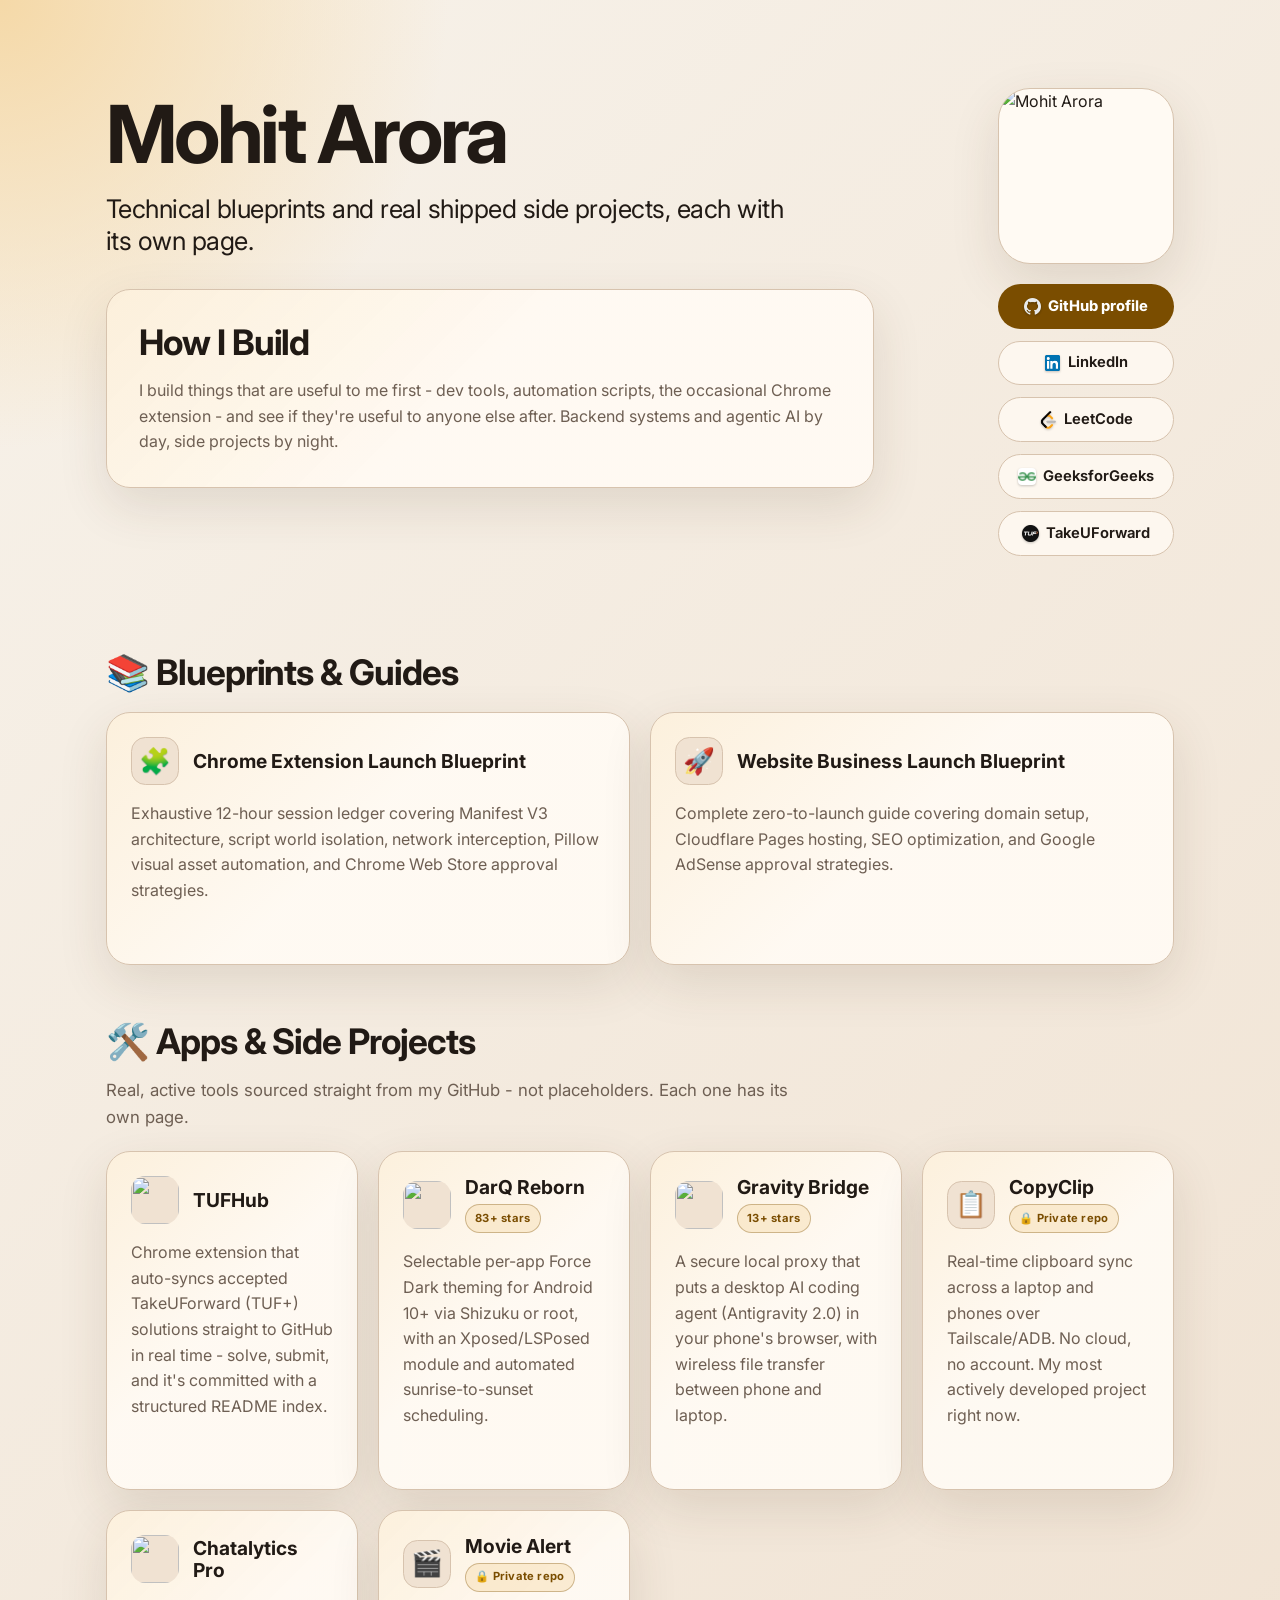
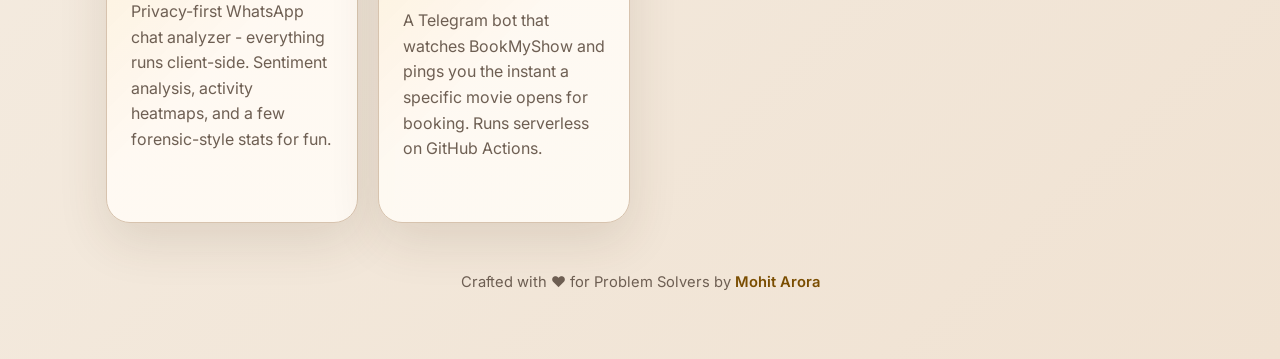
==== commit bcb179c4: "feat: redesign to match bikram-agarwal.github.io's actual design system Cloned bikram-agarwal/bikram" ====
--- a/index.html
+++ b/index.html
@@ -4,116 +4,140 @@
     <meta charset="UTF-8">
     <meta name="viewport" content="width=device-width, initial-scale=1.0">
     <title>Mohit Arora | Technical Blueprints & Engineering Hub</title>
-    <link href="https://fonts.googleapis.com/css2?family=Outfit:wght@400;500;600;700;800&family=Fira+Code:wght@400;500&display=swap" rel="stylesheet">
+    <meta name="description" content="Mohit Arora - technical blueprints and real shipped side projects, each with its own page.">
+    <meta name="color-scheme" content="light dark">
+    <link rel="preconnect" href="https://fonts.googleapis.com">
+    <link rel="preconnect" href="https://fonts.gstatic.com" crossorigin>
+    <link href="https://fonts.googleapis.com/css2?family=Inter:wght@400;500;600;700;800&display=optional" rel="stylesheet">
     <link rel="icon" type="image/png" href="https://avatars.githubusercontent.com/u/29508236?v=4">
     <link rel="stylesheet" href="assets/style.css">
+    <script src="assets/site.js" defer></script>
 </head>
 <body>
-    <div class="container">
-        <img class="avatar" src="https://avatars.githubusercontent.com/u/29508236?v=4" alt="Mohit Arora">
+    <main class="site-shell">
+        <section class="hero profile-hero">
+            <div class="hero-media">
+                <img class="avatar" src="https://avatars.githubusercontent.com/u/29508236?v=4" alt="Mohit Arora">
+                <nav class="nav" aria-label="Profile links">
+                    <a class="pill primary" href="https://github.com/Arora-Sir" target="_blank" rel="noopener"><img class="pill-icon" src="assets/fav_github.ico" alt="" aria-hidden="true">GitHub profile</a>
+                    <a class="pill" href="https://www.linkedin.com/in/arora-sir/" target="_blank" rel="noopener"><img class="pill-icon" src="assets/fav_linkedin.ico" alt="" aria-hidden="true">LinkedIn</a>
+                    <a class="pill" href="https://leetcode.com/arora_sir/" target="_blank" rel="noopener"><img class="pill-icon" src="assets/fav_leetcode.png" alt="" aria-hidden="true">LeetCode</a>
+                    <a class="pill" href="https://auth.geeksforgeeks.org/user/arorasir/profile" target="_blank" rel="noopener"><img class="pill-icon" src="assets/fav_geeksforgeeks.ico" alt="" aria-hidden="true">GeeksforGeeks</a>
+                    <a class="pill" href="https://takeuforward.org/profile/arorasir" target="_blank" rel="noopener"><img class="pill-icon" src="assets/fav_takeuforward.ico" alt="" aria-hidden="true">TakeUForward</a>
+                </nav>
+            </div>
+            <div class="hero-copy">
+                <h1>Mohit Arora</h1>
+                <p class="tagline">Technical blueprints and real shipped side projects, each with its own page.</p>
+                <section class="content-card">
+                    <h2>How I Build</h2>
+                    <p>
+                        I build things that are useful to me first - dev tools, automation scripts, the
+                        occasional Chrome extension - and see if they're useful to anyone else after.
+                        Backend systems and agentic AI by day, side projects by night.
+                    </p>
+                </section>
+            </div>
+        </section>
 
-        <div class="profile-links">
-            <a href="https://github.com/Arora-Sir" class="profile-pill primary" target="_blank" rel="noopener">💻 GitHub</a>
-            <a href="https://www.linkedin.com/in/arora-sir/" class="profile-pill" target="_blank" rel="noopener">💼 LinkedIn</a>
-            <a href="https://leetcode.com/arora_sir/" class="profile-pill" target="_blank" rel="noopener">🧠 LeetCode</a>
-            <a href="https://auth.geeksforgeeks.org/user/arorasir/profile" class="profile-pill" target="_blank" rel="noopener">📗 GeeksforGeeks</a>
-            <a href="https://takeuforward.org/profile/arorasir" class="profile-pill" target="_blank" rel="noopener">🎯 TakeUForward</a>
-        </div>
+        <section class="projects-section" aria-labelledby="blueprints-title">
+            <h2 id="blueprints-title">📚 Blueprints &amp; Guides</h2>
+            <div class="grid">
+                <a href="Chrome_Extension_Blueprint.html" class="card">
+                    <div class="card-header">
+                        <div class="card-logo is-emoji" aria-hidden="true">🧩</div>
+                        <div class="card-title-group">
+                            <h3>Chrome Extension Launch Blueprint</h3>
+                        </div>
+                    </div>
+                    <p>Exhaustive 12-hour session ledger covering Manifest V3 architecture, script world isolation, network interception, Pillow visual asset automation, and Chrome Web Store approval strategies.</p>
+                </a>
 
-        <h1>Mohit Arora's Master Hub</h1>
-        <p class="subtitle">Central hub for technical blueprints, real side projects, and the apps I've actually shipped</p>
+                <a href="Website_Buisness_Blueprint.html" class="card">
+                    <div class="card-header">
+                        <div class="card-logo is-emoji" aria-hidden="true">🚀</div>
+                        <div class="card-title-group">
+                            <h3>Website Business Launch Blueprint</h3>
+                        </div>
+                    </div>
+                    <p>Complete zero-to-launch guide covering domain setup, Cloudflare Pages hosting, SEO optimization, and Google AdSense approval strategies.</p>
+                </a>
+            </div>
+        </section>
 
-        <h2 class="section-heading">📚 Blueprints &amp; Guides</h2>
-        <div class="grid">
-            <a href="Chrome_Extension_Blueprint.html" class="blueprint-card">
-                <div>
-                    <div class="card-icon">🧩</div>
-                    <div class="card-title">Chrome Extension Launch Blueprint</div>
-                    <div class="card-desc">Exhaustive 12-hour session ledger covering Manifest V3 architecture, script world isolation, network interception, Pillow visual asset automation, and Chrome Web Store approval strategies.</div>
-                </div>
-                <div class="card-link">
-                    <span>Explore Master Blueprint &rarr;</span>
-                    <span onclick="event.stopPropagation(); window.open('https://chromewebstore.google.com/detail/tufhub/fbbjinonammckffpfmhicgdcfgodfnge', '_blank');" class="store-btn">🛒 Install on Store</span>
-                </div>
-            </a>
+        <section class="projects-section" aria-labelledby="projects-title">
+            <h2 id="projects-title">🛠️ Apps &amp; Side Projects</h2>
+            <p class="lede">Real, active tools sourced straight from my GitHub - not placeholders. Each one has its own page.</p>
+            <div class="grid">
+                <a href="tufhub/" class="card">
+                    <div class="card-header">
+                        <img class="card-logo" src="https://raw.githubusercontent.com/Arora-Sir/TUFHub/main/docs/assets/logo.png" alt="" aria-hidden="true">
+                        <div class="card-title-group">
+                            <h3>TUFHub</h3>
+                        </div>
+                    </div>
+                    <p>Chrome extension that auto-syncs accepted TakeUForward (TUF+) solutions straight to GitHub in real time - solve, submit, and it's committed with a structured README index.</p>
+                </a>
 
-            <a href="Website_Buisness_Blueprint.html" class="blueprint-card">
-                <div>
-                    <div class="card-icon">🚀</div>
-                    <div class="card-title">Website Business Launch Blueprint</div>
-                    <div class="card-desc">Complete zero-to-launch guide covering domain setup, Cloudflare Pages hosting, SEO optimization, and Google AdSense approval strategies.</div>
-                </div>
-                <div class="card-link">Explore Master Blueprint &rarr;</div>
-            </a>
-        </div>
+                <a href="darq-reborn/" class="card">
+                    <div class="card-header">
+                        <img class="card-logo" src="https://raw.githubusercontent.com/Arora-Sir/DarQ-Reborn/master/fastlane/metadata/android/en-US/images/icon.png" alt="" aria-hidden="true">
+                        <div class="card-title-group">
+                            <h3>DarQ Reborn</h3>
+                            <span class="card-badge">83+ stars</span>
+                        </div>
+                    </div>
+                    <p>Selectable per-app Force Dark theming for Android 10+ via Shizuku or root, with an Xposed/LSPosed module and automated sunrise-to-sunset scheduling.</p>
+                </a>
 
-        <h2 class="section-heading">🛠️ Apps &amp; Side Projects</h2>
-        <p class="section-subtext">Real, active tools sourced straight from my GitHub - not placeholders. Each one has its own page.</p>
-        <div class="grid">
-            <a href="tufhub/" class="blueprint-card">
-                <div>
-                    <img class="card-icon-img" src="https://raw.githubusercontent.com/Arora-Sir/TUFHub/main/docs/assets/logo.png" alt="">
-                    <div class="card-title">TUFHub</div>
-                    <div class="card-desc">Chrome extension that auto-syncs accepted TakeUForward (TUF+) solutions straight to GitHub in real time - solve, submit, and it's committed with a structured README index.</div>
-                </div>
-                <div class="card-link">View project &rarr;</div>
-            </a>
+                <a href="gravity-bridge/" class="card">
+                    <div class="card-header">
+                        <img class="card-logo" src="https://raw.githubusercontent.com/Arora-Sir/Gravity-Bridge/master/favicon.svg" alt="" aria-hidden="true">
+                        <div class="card-title-group">
+                            <h3>Gravity Bridge</h3>
+                            <span class="card-badge">13+ stars</span>
+                        </div>
+                    </div>
+                    <p>A secure local proxy that puts a desktop AI coding agent (Antigravity 2.0) in your phone's browser, with wireless file transfer between phone and laptop.</p>
+                </a>
 
-            <a href="darq-reborn/" class="blueprint-card">
-                <div>
-                    <img class="card-icon-img" src="https://raw.githubusercontent.com/Arora-Sir/DarQ-Reborn/master/fastlane/metadata/android/en-US/images/icon.png" alt="">
-                    <div class="card-title">DarQ Reborn</div>
-                    <div class="card-desc">Selectable per-app Force Dark theming for Android 10+ via Shizuku or root, with an Xposed/LSPosed module and automated sunrise-to-sunset scheduling. Actively maintained, 83+ stars.</div>
-                </div>
-                <div class="card-link">View project &rarr;</div>
-            </a>
+                <a href="copyclip/" class="card">
+                    <div class="card-header">
+                        <div class="card-logo is-emoji" aria-hidden="true">📋</div>
+                        <div class="card-title-group">
+                            <h3>CopyClip</h3>
+                            <span class="card-badge">🔒 Private repo</span>
+                        </div>
+                    </div>
+                    <p>Real-time clipboard sync across a laptop and phones over Tailscale/ADB. No cloud, no account. My most actively developed project right now.</p>
+                </a>
 
-            <a href="gravity-bridge/" class="blueprint-card">
-                <div>
-                    <img class="card-icon-img" src="https://raw.githubusercontent.com/Arora-Sir/Gravity-Bridge/master/favicon.svg" alt="">
-                    <div class="card-title">Gravity Bridge</div>
-                    <div class="card-desc">A secure local proxy that puts a desktop AI coding agent (Antigravity 2.0) in your phone's browser, with wireless file transfer between phone and laptop. 13+ stars.</div>
-                </div>
-                <div class="card-link">View project &rarr;</div>
-            </a>
+                <a href="chat-analyzer/" class="card">
+                    <div class="card-header">
+                        <img class="card-logo" src="https://raw.githubusercontent.com/Arora-Sir/chatalytics-pro/main/public/logo512.png" alt="" aria-hidden="true">
+                        <div class="card-title-group">
+                            <h3>Chatalytics Pro</h3>
+                        </div>
+                    </div>
+                    <p>Privacy-first WhatsApp chat analyzer - everything runs client-side. Sentiment analysis, activity heatmaps, and a few forensic-style stats for fun.</p>
+                </a>
 
-            <a href="copyclip/" class="blueprint-card">
-                <div>
-                    <div class="card-icon">📋</div>
-                    <div class="card-title">CopyClip</div>
-                    <div class="card-desc">Real-time clipboard sync across a laptop and phones over Tailscale/ADB. No cloud, no account - just a documented, benchmarked local pipeline. My most actively developed project right now.</div>
-                </div>
-                <div class="card-link">
-                    <span>View project &rarr;</span>
-                    <span class="private-badge" title="Source not public - the project page still covers how it works">🔒 Private repo</span>
-                </div>
-            </a>
+                <a href="movie-alert/" class="card">
+                    <div class="card-header">
+                        <div class="card-logo is-emoji" aria-hidden="true">🎬</div>
+                        <div class="card-title-group">
+                            <h3>Movie Alert</h3>
+                            <span class="card-badge">🔒 Private repo</span>
+                        </div>
+                    </div>
+                    <p>A Telegram bot that watches BookMyShow and pings you the instant a specific movie opens for booking. Runs serverless on GitHub Actions.</p>
+                </a>
+            </div>
+        </section>
 
-            <a href="chat-analyzer/" class="blueprint-card">
-                <div>
-                    <img class="card-icon-img" src="https://raw.githubusercontent.com/Arora-Sir/chatalytics-pro/main/public/logo512.png" alt="">
-                    <div class="card-title">Chatalytics Pro</div>
-                    <div class="card-desc">Privacy-first WhatsApp chat analyzer - everything runs client-side. Sentiment analysis, activity heatmaps, and a few forensic-style stats for fun.</div>
-                </div>
-                <div class="card-link">View project &rarr;</div>
-            </a>
-
-            <a href="movie-alert/" class="blueprint-card">
-                <div>
-                    <div class="card-icon">🎬</div>
-                    <div class="card-title">Movie Alert</div>
-                    <div class="card-desc">A Telegram bot that watches BookMyShow and pings you the instant a specific movie opens for booking. Runs serverless on GitHub Actions.</div>
-                </div>
-                <div class="card-link">
-                    <span>View project &rarr;</span>
-                    <span class="private-badge" title="Source not public - the project page still covers how it works">🔒 Private repo</span>
-                </div>
-            </a>
-        </div>
-
-        <footer>
+        <footer class="site-footer">
             Crafted with ❤️ for Problem Solvers by <a href="https://github.com/Arora-Sir">Mohit Arora</a>
         </footer>
-    </div>
+    </main>
 </body>
 </html>
--- a/assets/style.css
+++ b/assets/style.css
@@ -1,498 +1,697 @@
 /* ============================================================
    Arora-Sir.github.io - shared stylesheet
-   Used by index.html and every /*-app subpage. Each subpage adds
-   ONE body.theme-X class (see bottom of this file) to swap its
-   accent color; everything else - layout, cards, type - stays
-   identical across every page for a consistent system.
+   Design system modeled directly on bikram-agarwal.github.io's actual
+   source (cloned and read in full - not just what rendered): warm
+   cream/tan/brown palette in light+dark, Inter type, avatar-in-hero
+   layout, pill nav with a color-mix() press ripple, card hover-reveal
+   affordance, and per-app full light+dark re-theming via one body
+   class per page. Class names mirror his where the pattern is the
+   same, so this stays traceable back to the source it's built from.
    ============================================================ */
 
 :root {
-    --bg: #090d16;
-    --card-bg: rgba(18, 24, 38, 0.7);
-    --card-border: rgba(255, 255, 255, 0.08);
-    --primary: #f97316;
-    --primary-glow: rgba(249, 115, 22, 0.15);
-    --text-main: #f8fafc;
-    --text-muted: #94a3b8;
-    --accent-blue: #3b82f6;
-}
-
-* {
-    box-sizing: border-box;
-    margin: 0;
-    padding: 0;
-}
+  color-scheme: light dark;
+  --bg: #f7f2ea;
+  --surface: #fffaf3;
+  --surface-strong: #f0e2d2;
+  --text: #211a15;
+  --muted: #6e5f53;
+  --primary: #7a4d00;
+  --primary-soft: #f5d9a8;
+  --outline: #d7c3ae;
+  --shadow: 0 18px 50px rgb(77 52 24 / 12%);
+  --interactive-transition:
+    border-color 180ms ease,
+    box-shadow 180ms ease,
+    transform 180ms ease,
+    background-color 180ms ease;
+  --press-ripple: radial-gradient(
+    circle at center,
+    color-mix(in srgb, var(--primary) 42%, white) 0%,
+    color-mix(in srgb, var(--primary) 28%, transparent) 45%,
+    transparent 72%
+  );
+}
+
+@media (prefers-color-scheme: dark) {
+  :root {
+    --bg: #17120e;
+    --surface: #211a15;
+    --surface-strong: #30251e;
+    --text: #f2e8df;
+    --muted: #cab9a9;
+    --primary: #ffc46b;
+    --primary-soft: #5b3a00;
+    --outline: #554437;
+    --shadow: 0 18px 50px rgb(0 0 0 / 35%);
+  }
+}
+
+/* ---------- Per-app themes (full light+dark token sets, not just one swapped variable) ---------- */
+
+body.theme-tufhub {
+  --bg: #eef6fa; --surface: #f8fcfe; --surface-strong: #dceaf2;
+  --text: #12222b; --muted: #4d6b78;
+  --primary: #1c7fb0; --primary-soft: #cde8f5; --outline: #b8d4e2;
+  --shadow: 0 18px 50px rgb(20 60 80 / 13%);
+}
+body.theme-darq-reborn {
+  --bg: #f5f1fb; --surface: #fbf9fe; --surface-strong: #e6ddf5;
+  --text: #1e1730; --muted: #5f5670;
+  --primary: #6d3fc2; --primary-soft: #e3d4f7; --outline: #cbb8e6;
+  --shadow: 0 18px 50px rgb(60 30 90 / 13%);
+}
+body.theme-gravity-bridge {
+  --bg: #eef9fa; --surface: #f7fdfd; --surface-strong: #d8eef0;
+  --text: #112628; --muted: #4a6b6e;
+  --primary: #0f7a8c; --primary-soft: #cdeef2; --outline: #b3dde1;
+  --shadow: 0 18px 50px rgb(10 70 80 / 13%);
+}
+body.theme-copyclip {
+  --bg: #f0f8ee; --surface: #f9fdf7; --surface-strong: #dcecd6;
+  --text: #16250f; --muted: #4f6448;
+  --primary: #2f7d3f; --primary-soft: #d5ecd0; --outline: #bcdab2;
+  --shadow: 0 18px 50px rgb(30 70 30 / 13%);
+}
+body.theme-chatalytics-pro {
+  --bg: #fbf0f5; --surface: #fff8fb; --surface-strong: #f4dbe8;
+  --text: #2a121e; --muted: #6e4f5d;
+  --primary: #b8356f; --primary-soft: #f6d6e5; --outline: #e2bdd0;
+  --shadow: 0 18px 50px rgb(90 20 55 / 13%);
+}
+body.theme-movie-alert {
+  --bg: #faf3e6; --surface: #fffbf3; --surface-strong: #f0dfbc;
+  --text: #261d0c; --muted: #6b5c3f;
+  --primary: #a8660a; --primary-soft: #f5e0b0; --outline: #ddc79a;
+  --shadow: 0 18px 50px rgb(90 60 10 / 13%);
+}
+
+@media (prefers-color-scheme: dark) {
+  body.theme-tufhub {
+    --bg: #0c161b; --surface: #142129; --surface-strong: #1c2f38;
+    --text: #e5f2f8; --muted: #a8c2cc;
+    --primary: #7dd3fc; --primary-soft: #1a3a4a; --outline: #35505c;
+    --shadow: 0 18px 50px rgb(0 0 0 / 38%);
+  }
+  body.theme-darq-reborn {
+    --bg: #140f1e; --surface: #1e1729; --surface-strong: #2b2138;
+    --text: #ede7f5; --muted: #c2b6d4;
+    --primary: #c4a6ff; --primary-soft: #3a2a5c; --outline: #4d3d68;
+    --shadow: 0 18px 50px rgb(0 0 0 / 38%);
+  }
+  body.theme-gravity-bridge {
+    --bg: #0a1719; --surface: #132224; --surface-strong: #1b3134;
+    --text: #e0f4f6; --muted: #a3c4c8;
+    --primary: #7fe3f0; --primary-soft: #123a40; --outline: #2f4e52;
+    --shadow: 0 18px 50px rgb(0 0 0 / 38%);
+  }
+  body.theme-copyclip {
+    --bg: #0e1a0f; --surface: #172417; --surface-strong: #223321;
+    --text: #e6f2e2; --muted: #b3cdac;
+    --primary: #8ee0a0; --primary-soft: #1f3d22; --outline: #3b5539;
+    --shadow: 0 18px 50px rgb(0 0 0 / 36%);
+  }
+  body.theme-chatalytics-pro {
+    --bg: #1c0f16; --surface: #291822; --surface-strong: #382330;
+    --text: #f5e2ec; --muted: #d0aec0;
+    --primary: #f4a0c4; --primary-soft: #4a1f36; --outline: #5c3a4e;
+    --shadow: 0 18px 50px rgb(0 0 0 / 38%);
+  }
+  body.theme-movie-alert {
+    --bg: #1a1408; --surface: #261e10; --surface-strong: #362b17;
+    --text: #f5ecd8; --muted: #cdb98f;
+    --primary: #ffcc80; --primary-soft: #4a3512; --outline: #5c4a2a;
+    --shadow: 0 18px 50px rgb(0 0 0 / 36%);
+  }
+}
+
+/* ---------- Base ---------- */
+
+* { box-sizing: border-box; }
 
 body {
-    background-color: var(--bg);
-    color: var(--text-main);
-    font-family: 'Outfit', sans-serif;
-    min-height: 100vh;
-    display: flex;
-    flex-direction: column;
-    /* flex-start, not center: centering clips/misplaces content once a page is taller than
-       the viewport, which every page here now is. */
-    justify-content: flex-start;
-    align-items: center;
-    padding: 4rem 2rem;
-    position: relative;
-    overflow-x: hidden;
-}
-
-/* Ambient glow background */
-body::before {
-    content: '';
-    position: absolute;
-    top: -10%;
-    left: 20%;
-    width: 600px;
-    height: 600px;
-    background: radial-gradient(circle, var(--primary-glow) 0%, rgba(0, 0, 0, 0) 70%);
-    border-radius: 50%;
-    z-index: -1;
-    pointer-events: none;
-    transition: background 0.4s ease;
-}
-
-body::after {
-    content: '';
-    position: absolute;
-    bottom: -10%;
-    right: 20%;
-    width: 600px;
-    height: 600px;
-    background: radial-gradient(circle, rgba(59, 130, 246, 0.12) 0%, rgba(0, 0, 0, 0) 70%);
-    border-radius: 50%;
-    z-index: -1;
-    pointer-events: none;
-}
-
-.container {
-    max-width: 1000px;
-    width: 100%;
-    margin: 0 auto;
-}
-
-/* Profile links */
-.profile-links {
-    display: flex;
-    flex-wrap: wrap;
-    justify-content: center;
-    gap: 0.6rem;
-    margin-bottom: 2.25rem;
-}
-
-.profile-pill {
-    display: inline-flex;
-    align-items: center;
-    gap: 0.4rem;
-    padding: 0.5rem 1.05rem;
-    border-radius: 999px;
-    background: var(--card-bg);
-    border: 1px solid var(--card-border);
-    color: var(--text-main);
-    font-size: 0.88rem;
-    font-weight: 600;
-    text-decoration: none;
-    backdrop-filter: blur(12px);
-    transition: all 0.25s ease;
-}
-
-.profile-pill:hover {
-    border-color: rgba(255, 255, 255, 0.25);
-    transform: translateY(-2px);
-    box-shadow: 0 10px 25px -10px rgba(0, 0, 0, 0.5);
-}
-
-.profile-pill.primary {
-    background: linear-gradient(135deg, #2563eb 0%, #1d4ed8 100%);
+  margin: 0;
+  min-height: 100vh;
+  font-family: Inter, ui-sans-serif, system-ui, -apple-system, BlinkMacSystemFont, "Segoe UI", sans-serif;
+  line-height: 1.6;
+  color: var(--text);
+  background:
+    radial-gradient(circle at top left, var(--primary-soft), transparent 28rem),
+    linear-gradient(135deg, var(--bg), var(--surface-strong));
+  transition: background-color 220ms ease, color 220ms ease;
+}
+
+a { color: var(--primary); text-decoration: none; }
+a, button, summary { -webkit-tap-highlight-color: transparent; }
+
+.site-shell {
+  display: flex;
+  flex-direction: column;
+  width: min(68rem, 100%);
+  min-height: 100vh;
+  margin: 0 auto;
+  padding: 2rem 0.625rem 4rem;
+}
+
+/* ---------- Typography ---------- */
+
+h1, h2, h3 { line-height: 1.15; }
+
+h1 {
+  max-width: 48rem;
+  margin: 0;
+  font-size: clamp(2.4rem, 8vw, 5rem);
+  letter-spacing: -0.045em;
+}
+
+.tagline {
+  max-width: 44rem;
+  margin: 0.8rem 0 0;
+  color: var(--text);
+  font-size: clamp(1.2rem, 3.4vw, 1.6rem);
+  font-weight: 400;
+  line-height: 1.25;
+  letter-spacing: -0.02em;
+}
+
+h2 {
+  margin: 1rem 0 1rem;
+  font-size: clamp(1.6rem, 4vw, 2.2rem);
+  letter-spacing: -0.03em;
+}
+
+.lede {
+  max-width: 44rem;
+  margin: 0.85rem 0 0;
+  color: var(--muted);
+  font-size: 1.05rem;
+}
+
+/* ---------- Nav / pills ---------- */
+
+.nav {
+  display: flex;
+  flex-wrap: wrap;
+  gap: 0.75rem;
+  margin: 1.5rem 0 0;
+}
+
+.page-nav {
+  display: flex;
+  flex-wrap: wrap;
+  gap: 0.5rem;
+  margin: 0 0 2.5rem;
+}
+
+.pill {
+  position: relative;
+  display: inline-flex;
+  align-items: center;
+  gap: 0.45rem;
+  min-height: 2.6rem;
+  padding: 0.6rem 1rem;
+  border: 1px solid var(--outline);
+  border-radius: 999px;
+  color: var(--text);
+  background: color-mix(in srgb, var(--surface) 85%, transparent);
+  text-decoration: none;
+  font-size: 0.92rem;
+  font-weight: 650;
+  overflow: hidden;
+  transition: var(--interactive-transition);
+}
+
+.pill::after {
+  position: absolute;
+  inset: 0;
+  border-radius: inherit;
+  background: var(--press-ripple);
+  content: "";
+  opacity: 0;
+  pointer-events: none;
+  transform: scale(0.45);
+  transition: opacity 180ms ease, transform 260ms ease;
+}
+
+.pill:active::after,
+.mobile-site-menu summary:active::after {
+  opacity: 0.28;
+  transform: scale(1.8);
+  transition-duration: 80ms;
+}
+
+.pill-icon {
+  width: 1.1rem;
+  height: 1.1rem;
+  border-radius: 0.25rem;
+  object-fit: contain;
+  filter: drop-shadow(0 1px 1px rgb(0 0 0 / 22%));
+}
+
+/* GitHub's mark is near-black - invert it on the filled primary pill so it stays visible,
+   same treatment Bikram's site uses for the same reason. */
+.pill.primary .pill-icon[src*="fav_github"] {
+  filter: invert(1) drop-shadow(0 1px 1px rgb(0 0 0 / 30%));
+}
+
+.pill.primary {
+  border-color: transparent;
+  color: #fff;
+  background: var(--primary);
+  font-weight: 760;
+}
+
+@media (hover: hover) and (pointer: fine) {
+  a.pill:hover {
+    border-color: color-mix(in srgb, var(--primary) 46%, var(--outline));
+    background: color-mix(in srgb, var(--surface) 94%, var(--primary-soft));
+    box-shadow:
+      0 0.65rem 1.45rem rgb(0 0 0 / 10%),
+      0 0 1rem color-mix(in srgb, var(--primary) 9%, transparent);
+    transform: translateY(-0.12rem);
+  }
+  a.pill.primary:hover {
     border-color: transparent;
-    color: #ffffff;
-    box-shadow: 0 4px 12px rgba(37, 99, 235, 0.3);
-}
-
-.profile-pill.primary:hover {
-    box-shadow: 0 6px 18px rgba(37, 99, 235, 0.45);
-}
-
-/* Avatar */
+    background: color-mix(in srgb, var(--primary) 88%, white);
+  }
+}
+
+.pill:focus-visible {
+  outline: 3px solid color-mix(in srgb, var(--primary) 70%, white);
+  outline-offset: 3px;
+}
+
+/* ---------- Hero (homepage: profile-hero; subpages: project-hero) ---------- */
+
+.hero { padding: 3rem 0 2rem; }
+.profile-hero { padding: 3.5rem 0 2.5rem; }
+.project-hero { padding: 3.5rem 0 2.5rem; }
+
+.profile-hero,
+.project-hero {
+  display: grid;
+  grid-template-columns: minmax(0, 1fr) auto;
+  gap: clamp(1.5rem, 5vw, 3rem);
+  align-items: start;
+}
+
+.profile-hero > .hero-copy,
+.project-hero > .hero-copy { order: 1; }
+.profile-hero > .hero-media,
+.project-hero > .hero-media { order: 2; }
+
+.hero-media {
+  display: flex;
+  flex-direction: column;
+  align-items: center;
+}
+
+.hero-media .nav {
+  flex-direction: column;
+  align-items: stretch;
+  width: min(15rem, 100%);
+  margin-top: 1.25rem;
+}
+
+.hero-media .pill { justify-content: center; }
+
 .avatar {
-    width: 92px;
-    height: 92px;
-    border-radius: 22px;
-    object-fit: cover;
-    border: 2px solid var(--card-border);
-    box-shadow: 0 12px 30px -8px rgba(0, 0, 0, 0.6), 0 0 0 4px rgba(255, 255, 255, 0.02);
-    display: block;
-    margin: 0 auto 1.25rem;
-}
-
-h1 {
-    font-size: clamp(2.1rem, 6vw, 3.2rem);
-    font-weight: 800;
-    text-align: center;
-    margin-bottom: 0.5rem;
-    background: linear-gradient(135deg, #ffffff 0%, #cbd5e1 100%);
-    -webkit-background-clip: text;
-    -webkit-text-fill-color: transparent;
-    letter-spacing: -0.02em;
-}
-
-p.subtitle {
-    text-align: center;
-    color: var(--text-muted);
-    font-size: 1.1rem;
-    margin-bottom: 3.5rem;
-    font-weight: 400;
-}
-
-/* Section headings for the grids below the hero */
-.section-heading {
-    font-size: clamp(1.25rem, 3.2vw, 1.55rem);
-    font-weight: 700;
-    color: var(--text-main);
-    margin: 3.25rem 0 0.5rem;
-    display: flex;
-    align-items: center;
-    gap: 0.55rem;
-}
-
-.section-heading:first-of-type {
-    margin-top: 0;
-}
-
-.section-subtext {
-    color: var(--text-muted);
-    font-size: 0.95rem;
-    max-width: 640px;
-    margin-bottom: 1.5rem;
-}
+  width: clamp(7.5rem, 20vw, 11rem);
+  aspect-ratio: 1;
+  border: 1px solid var(--outline);
+  border-radius: 2rem;
+  object-fit: cover;
+  background: var(--surface);
+  box-shadow: var(--shadow);
+}
+
+.app-logo {
+  width: clamp(5.5rem, 16vw, 8.5rem);
+  aspect-ratio: 1;
+  border-radius: 1.75rem;
+  object-fit: cover;
+  background: var(--surface);
+  box-shadow: var(--shadow);
+}
+
+.app-logo.is-emoji {
+  display: flex;
+  align-items: center;
+  justify-content: center;
+  font-size: 2.75rem;
+  border: 1px solid var(--outline);
+}
+
+.chip-row {
+  display: flex;
+  flex-wrap: wrap;
+  gap: 0.5rem;
+  margin-top: 0.85rem;
+}
+
+.meta-chip {
+  display: inline-flex;
+  align-items: center;
+  min-height: 2rem;
+  padding: 0.35rem 0.75rem;
+  border: 1px solid var(--outline);
+  border-radius: 999px;
+  color: var(--primary);
+  background: color-mix(in srgb, var(--primary-soft) 50%, transparent);
+  font-size: 0.85rem;
+  font-weight: 700;
+}
+
+.private-chip {
+  display: inline-flex;
+  align-items: center;
+  gap: 0.35rem;
+  min-height: 2rem;
+  padding: 0.35rem 0.8rem;
+  border: 1px solid var(--outline);
+  border-radius: 999px;
+  color: var(--muted);
+  background: color-mix(in srgb, var(--surface) 70%, transparent);
+  font-size: 0.85rem;
+  font-weight: 650;
+  cursor: help;
+}
+
+/* ---------- Content card (prose blocks: philosophy blurb, "why it exists") ---------- */
+
+.content-card {
+  max-width: 48rem;
+  margin-top: 2rem;
+  padding: clamp(1.25rem, 4vw, 2rem);
+  border: 1px solid var(--outline);
+  border-radius: 1.5rem;
+  background:
+    linear-gradient(
+      135deg,
+      color-mix(in srgb, var(--primary-soft) 32%, var(--surface)),
+      color-mix(in srgb, var(--surface) 96%, transparent) 48%
+    );
+  box-shadow: var(--shadow);
+  transition: var(--interactive-transition);
+}
+
+.content-card p { margin: 0; color: var(--muted); }
+.content-card h2 { margin-top: 0; }
+
+/* ---------- Project cards ---------- */
+
+.projects-section { padding-top: 2.5rem; }
 
 .grid {
-    display: grid;
-    grid-template-columns: repeat(auto-fill, minmax(280px, 1fr));
-    gap: 2rem;
-}
-
-.blueprint-card {
-    background: var(--card-bg);
-    border: 1px solid var(--card-border);
-    border-radius: 16px;
-    padding: 2.2rem;
-    backdrop-filter: blur(12px);
-    text-decoration: none;
-    color: inherit;
-    transition: all 0.3s cubic-bezier(0.4, 0, 0.2, 1);
-    display: flex;
-    flex-direction: column;
-    justify-content: space-between;
-    position: relative;
-    overflow: hidden;
-}
-
-.blueprint-card::before {
-    content: '';
-    position: absolute;
-    top: 0;
-    left: 0;
-    right: 0;
-    height: 3px;
-    background: linear-gradient(90deg, var(--primary), var(--accent-blue));
-    opacity: 0;
-    transition: opacity 0.3s ease;
-}
-
-.blueprint-card:hover {
-    transform: translateY(-6px);
-    border-color: rgba(255, 255, 255, 0.2);
-    box-shadow: 0 20px 40px -15px rgba(0, 0, 0, 0.5), 0 0 30px var(--primary-glow);
-}
-
-.blueprint-card:hover::before {
-    opacity: 1;
-}
-
-.card-icon {
-    font-size: 2.5rem;
-    margin-bottom: 1.2rem;
-}
-
-/* Real per-app icon image, replacing the emoji .card-icon on app cards */
-.card-icon-img {
-    width: 3rem;
-    height: 3rem;
-    border-radius: 0.9rem;
-    object-fit: cover;
-    background: rgba(255, 255, 255, 0.04);
-    margin-bottom: 1.2rem;
-    display: block;
-}
-
-.card-title {
-    font-size: 1.4rem;
-    font-weight: 700;
-    margin-bottom: 0.8rem;
-    color: #ffffff;
-}
-
-.card-desc {
-    color: var(--text-muted);
-    font-size: 0.95rem;
-    line-height: 1.6;
-    margin-bottom: 2rem;
-}
-
-.card-link {
-    font-weight: 600;
-    color: var(--primary);
-    font-size: 0.95rem;
-    display: flex;
-    align-items: center;
-    justify-content: space-between;
-    gap: 0.5rem;
-    transition: color 0.2s ease;
-}
-
-.store-btn {
-    background: linear-gradient(135deg, #2563eb 0%, #1d4ed8 100%);
-    color: #ffffff !important;
-    padding: 0.4rem 0.9rem;
-    border-radius: 8px;
-    font-size: 0.85rem;
-    font-weight: 600;
-    text-decoration: none;
-    box-shadow: 0 4px 12px rgba(37, 99, 235, 0.3);
-    transition: all 0.2s ease;
-}
-
-.store-btn:hover {
-    transform: translateY(-1px);
-    box-shadow: 0 6px 16px rgba(37, 99, 235, 0.45);
-}
-
-.blueprint-card:hover .card-link {
-    color: var(--primary);
-    filter: brightness(1.25);
-}
-
-/* Private-repo badge: shown on a homepage card face (in place of nothing) and on a subpage's
-   CTA row (in place of a GitHub pill) - never a link, since there's nowhere public to send anyone. */
-.private-badge {
-    display: inline-flex;
-    align-items: center;
-    gap: 0.4rem;
-    padding: 0.35rem 0.8rem;
-    border-radius: 999px;
-    background: rgba(255, 255, 255, 0.05);
-    border: 1px solid var(--card-border);
-    color: var(--text-muted);
-    font-size: 0.78rem;
-    font-weight: 600;
-    cursor: help;
-}
-
-/* ============================================================
-   Subpage-only components (nav, project hero, feature grid, CTA row)
-   ============================================================ */
-
-.subpage-nav {
-    display: flex;
-    flex-wrap: wrap;
-    justify-content: center;
-    gap: 0.5rem;
-    margin-bottom: 3rem;
-    font-size: 0.85rem;
-}
-
-.subpage-nav a {
-    color: var(--text-muted);
-    text-decoration: none;
-    padding: 0.35rem 0.75rem;
-    border-radius: 999px;
-    transition: all 0.2s ease;
-}
-
-.subpage-nav a:hover {
-    color: var(--text-main);
-    background: rgba(255, 255, 255, 0.06);
-}
-
-.subpage-nav a.current {
-    color: var(--primary);
-    font-weight: 700;
-}
-
-.project-hero {
-    display: flex;
-    flex-direction: column;
-    align-items: center;
-    text-align: center;
-    margin-bottom: 3rem;
-}
-
-.project-hero-icon {
-    width: 5.5rem;
-    height: 5.5rem;
-    border-radius: 1.4rem;
-    object-fit: cover;
-    background: rgba(255, 255, 255, 0.04);
-    box-shadow: 0 16px 40px -12px var(--primary-glow);
-    margin-bottom: 1.5rem;
-}
-
-/* Used instead of an <img> for the two private repos, which have no repo-hosted icon asset */
-.project-hero-icon.is-emoji {
-    display: flex;
-    align-items: center;
-    justify-content: center;
-    font-size: 2.75rem;
-    border: 1px solid var(--card-border);
-}
-
-.project-tagline {
-    color: var(--text-muted);
-    font-size: 1.1rem;
-    max-width: 34rem;
-    margin: 0.75rem auto 0;
-}
-
-.why-section {
-    max-width: 42rem;
-    margin: 0 auto 3rem;
-    color: var(--text-muted);
-    font-size: 1.02rem;
-    line-height: 1.75;
-    text-align: center;
-}
-
-.why-section strong {
-    color: var(--text-main);
-}
+  display: grid;
+  grid-template-columns: repeat(auto-fit, minmax(15.5rem, 1fr));
+  gap: 1.25rem;
+  margin: 1.25rem 0 0;
+}
+
+.card {
+  position: relative;
+  display: flex;
+  flex-direction: column;
+  min-height: 13rem;
+  padding: 1.5rem;
+  border: 1px solid var(--outline);
+  border-radius: 1.5rem;
+  color: var(--text);
+  text-decoration: none;
+  background:
+    linear-gradient(
+      135deg,
+      color-mix(in srgb, var(--primary-soft) 30%, var(--surface)),
+      color-mix(in srgb, var(--surface) 96%, transparent) 48%
+    );
+  box-shadow: var(--shadow);
+  cursor: pointer;
+  transition: var(--interactive-transition);
+}
+
+.card-header {
+  display: flex;
+  align-items: center;
+  gap: 0.85rem;
+  min-height: 3rem;
+  margin-bottom: 1rem;
+}
+
+.card-logo {
+  flex: 0 0 auto;
+  width: 3rem;
+  height: 3rem;
+  border-radius: 0.9rem;
+  object-fit: cover;
+  background: var(--surface-strong);
+  transition: transform 180ms ease;
+}
+
+.card-logo.is-emoji {
+  display: flex;
+  align-items: center;
+  justify-content: center;
+  font-size: 1.6rem;
+  border: 1px solid var(--outline);
+}
+
+.card-title-group {
+  display: flex;
+  min-width: 0;
+  flex-direction: column;
+  align-items: flex-start;
+  justify-content: center;
+  gap: 0.35rem;
+}
+
+.card h3 { margin: 0; font-size: 1.2rem; }
+
+.card p {
+  margin: 0;
+  color: var(--muted);
+  flex: 1;
+}
+
+.card-badge {
+  display: inline-flex;
+  width: fit-content;
+  padding: 0.3rem 0.6rem;
+  border: 1px solid color-mix(in srgb, var(--primary) 34%, transparent);
+  border-radius: 999px;
+  color: var(--primary);
+  background: color-mix(in srgb, var(--primary-soft) 42%, transparent);
+  font-size: 0.7rem;
+  font-weight: 700;
+  letter-spacing: 0.02em;
+  white-space: nowrap;
+}
+
+.card::after {
+  margin-top: 1rem;
+  color: var(--primary);
+  content: "Open project \2192";
+  font-size: 0.8rem;
+  font-weight: 800;
+  letter-spacing: 0.04em;
+  opacity: 0;
+  text-transform: uppercase;
+  transform: translateY(0.35rem);
+  transition: opacity 180ms ease, transform 180ms ease;
+}
+
+.card:hover,
+.card:focus-visible {
+  border-color: color-mix(in srgb, var(--primary) 55%, var(--outline));
+  background: color-mix(in srgb, var(--surface) 96%, var(--primary-soft));
+  box-shadow:
+    0 1.3rem 3.2rem rgb(0 0 0 / 14%),
+    0 0 2rem color-mix(in srgb, var(--primary) 16%, transparent);
+  transform: translateY(-0.2rem);
+}
+
+.card:hover::after,
+.card:focus-visible::after { opacity: 1; transform: translateY(0); }
+
+.card:hover .card-logo,
+.card:focus-visible .card-logo { transform: translateY(-0.1rem) scale(1.04); }
+
+/* ---------- Feature grid (subpage highlights) ---------- */
 
 .feature-grid {
-    display: grid;
-    grid-template-columns: repeat(auto-fill, minmax(230px, 1fr));
-    gap: 1.25rem;
-    margin-bottom: 3rem;
+  display: grid;
+  grid-template-columns: repeat(auto-fit, minmax(14rem, 1fr));
+  gap: 1.1rem;
+  margin: 2rem 0 3rem;
 }
 
 .feature-card {
-    background: var(--card-bg);
-    border: 1px solid var(--card-border);
-    border-radius: 14px;
-    padding: 1.5rem;
-    backdrop-filter: blur(12px);
-}
-
-.feature-card .feature-icon {
-    font-size: 1.5rem;
-    margin-bottom: 0.6rem;
-}
-
-.feature-card h3 {
-    font-size: 1.05rem;
-    font-weight: 700;
-    color: var(--text-main);
-    margin-bottom: 0.4rem;
-}
-
-.feature-card p {
-    color: var(--text-muted);
-    font-size: 0.9rem;
-    line-height: 1.55;
-}
+  padding: 1.35rem;
+  border: 1px solid var(--outline);
+  border-radius: 1.25rem;
+  background: color-mix(in srgb, var(--surface) 88%, transparent);
+  transition: var(--interactive-transition);
+}
+
+.feature-card:hover {
+  border-color: color-mix(in srgb, var(--primary) 34%, var(--outline));
+  background: color-mix(in srgb, var(--surface) 95%, var(--primary-soft));
+}
+
+.feature-card .feature-icon { font-size: 1.4rem; margin-bottom: 0.6rem; }
+.feature-card h3 { font-size: 1rem; margin-bottom: 0.4rem; }
+.feature-card p { margin: 0; color: var(--muted); font-size: 0.9rem; }
+
+/* ---------- CTA row (subpage action links) ---------- */
 
 .cta-row {
-    display: flex;
-    flex-wrap: wrap;
-    justify-content: center;
-    gap: 0.75rem;
-    margin-bottom: 1rem;
-}
-
-.cta-pill {
-    display: inline-flex;
-    align-items: center;
-    gap: 0.5rem;
-    padding: 0.65rem 1.3rem;
-    border-radius: 999px;
-    background: var(--primary);
-    color: #05060a !important;
-    font-weight: 700;
-    font-size: 0.95rem;
-    text-decoration: none;
-    box-shadow: 0 8px 20px -6px var(--primary-glow);
-    transition: all 0.2s ease;
-}
-
-.cta-pill:hover {
-    transform: translateY(-2px);
-    filter: brightness(1.08);
-}
-
-.cta-pill.secondary {
-    background: var(--card-bg);
-    color: var(--text-main) !important;
-    border: 1px solid var(--card-border);
-    box-shadow: none;
-}
-
-.cta-pill.secondary:hover {
-    border-color: rgba(255, 255, 255, 0.25);
-}
-
-footer {
-    margin-top: 4rem;
-    text-align: center;
-    color: var(--text-muted);
-    font-size: 0.9rem;
-}
-
-footer a {
-    color: var(--primary);
-    text-decoration: none;
-}
-
-@media (max-width: 768px) {
-    body { padding: 2rem 1.25rem; }
-    .blueprint-card { padding: 1.5rem; }
-    .section-heading { margin-top: 2.5rem; }
-    .project-hero-icon { width: 4.5rem; height: 4.5rem; }
-}
-
-/* ============================================================
-   Per-app accent themes. Same base palette, one swapped hue each -
-   real feedback on scroll position/hover already comes from --primary
-   everywhere else in this file, so this block alone re-themes a page.
-   ============================================================ */
-
-body.theme-darq-reborn {
-    --primary: #8b5cf6;
-    --primary-glow: rgba(139, 92, 246, 0.15);
-}
-
-body.theme-tufhub {
-    /* Matches tufhub.mohitarora.me's actual live --primary, confirmed by inspecting the site. */
-    --primary: #38bdf8;
-    --primary-glow: rgba(56, 189, 248, 0.15);
-}
-
-body.theme-gravity-bridge {
-    --primary: #06b6d4;
-    --primary-glow: rgba(6, 182, 212, 0.15);
-}
-
-body.theme-copyclip {
-    --primary: #22c55e;
-    --primary-glow: rgba(34, 197, 94, 0.15);
-}
-
-body.theme-chatalytics-pro {
-    --primary: #ec4899;
-    --primary-glow: rgba(236, 72, 153, 0.15);
-}
-
-body.theme-movie-alert {
-    --primary: #f59e0b;
-    --primary-glow: rgba(245, 158, 11, 0.15);
-}
+  display: flex;
+  flex-wrap: wrap;
+  gap: 0.75rem;
+  margin-bottom: 1rem;
+}
+
+/* ---------- Mobile hamburger menu (zero-dependency, matches Bikram's <details> technique) ---------- */
+
+.mobile-site-menu { display: none; }
+
+.mobile-site-menu summary {
+  position: relative;
+  display: grid;
+  width: 2.75rem;
+  height: 2.75rem;
+  border: 1px solid color-mix(in srgb, var(--outline) 80%, transparent);
+  border-radius: 999px;
+  place-items: center;
+  background: color-mix(in srgb, var(--surface) 88%, transparent);
+  box-shadow: 0 0.45rem 1rem rgb(0 0 0 / 10%);
+  cursor: pointer;
+  list-style: none;
+  overflow: hidden;
+  -webkit-tap-highlight-color: transparent;
+}
+
+.mobile-site-menu summary::-webkit-details-marker { display: none; }
+
+.mobile-site-menu summary::after {
+  position: absolute;
+  inset: 0;
+  border-radius: inherit;
+  background: var(--press-ripple);
+  content: "";
+  opacity: 0;
+  pointer-events: none;
+  transform: scale(0.45);
+  transition: opacity 180ms ease, transform 260ms ease;
+}
+
+.menu-icon { display: grid; width: 1.15rem; gap: 0.22rem; }
+.menu-icon span {
+  display: block;
+  height: 2px;
+  border-radius: 999px;
+  background: var(--text);
+  transition: opacity 160ms ease, transform 160ms ease;
+}
+
+.mobile-site-menu[open] summary {
+  position: fixed;
+  top: 1rem;
+  right: 1rem;
+  z-index: 60;
+  border-color: color-mix(in srgb, var(--primary) 38%, var(--outline));
+  background: var(--surface);
+}
+
+.mobile-site-menu[open] .menu-icon span:nth-child(1) { transform: translateY(0.32rem) rotate(45deg); }
+.mobile-site-menu[open] .menu-icon span:nth-child(2) { opacity: 0; }
+.mobile-site-menu[open] .menu-icon span:nth-child(3) { transform: translateY(-0.32rem) rotate(-45deg); }
+
+.mobile-menu-panel {
+  position: fixed;
+  inset: 0;
+  z-index: 50;
+  display: grid;
+  align-content: start;
+  padding: 5.25rem 1rem 1.5rem;
+  background: color-mix(in srgb, var(--bg) 88%, rgb(0 0 0 / 28%));
+  backdrop-filter: blur(18px);
+}
+
+.mobile-menu-links {
+  display: grid;
+  width: min(100%, 22rem);
+  margin-inline: auto;
+  overflow: hidden;
+  border: 1px solid var(--outline);
+  border-radius: 1.5rem;
+  background: color-mix(in srgb, var(--surface) 96%, transparent);
+  box-shadow: var(--shadow);
+}
+
+.mobile-menu-links a {
+  display: flex;
+  min-height: 3.5rem;
+  align-items: center;
+  padding: 0.9rem 1.2rem;
+  border-bottom: 1px solid color-mix(in srgb, var(--outline) 70%, transparent);
+  color: var(--text);
+  font-size: 1.02rem;
+  font-weight: 700;
+  text-decoration: none;
+}
+
+.mobile-menu-links a:last-child { border-bottom: 0; }
+.mobile-menu-links a.current { color: var(--primary); background: color-mix(in srgb, var(--primary-soft) 44%, transparent); }
+
+/* ---------- Footer ---------- */
+
+.site-footer {
+  margin-top: auto;
+  padding-top: 3rem;
+  text-align: center;
+  color: var(--muted);
+  font-size: 0.92rem;
+}
+
+.site-footer a { color: var(--primary); font-weight: 600; }
+
+/* ---------- View transitions (progressive enhancement, ignored gracefully where unsupported) ---------- */
+
+@view-transition { navigation: auto; }
+
+::view-transition-old(root),
+::view-transition-new(root) {
+  animation-duration: 240ms;
+  animation-timing-function: cubic-bezier(0.2, 0, 0, 1);
+}
+
+@media (prefers-reduced-motion: reduce) {
+  ::view-transition-old(root),
+  ::view-transition-new(root) { animation-duration: 1ms; }
+}
+
+/* ---------- Mobile ---------- */
+
+@media (max-width: 42rem) {
+  .desktop-site-nav { display: none; }
+
+  .mobile-site-menu { display: block; margin: 0 0 1rem; }
+
+  .page-nav { display: none; }
+
+  .profile-hero,
+  .project-hero { grid-template-columns: 1fr; }
+
+  .profile-hero { padding-bottom: 1rem; }
+
+  .avatar { width: clamp(8rem, 40vw, 9.5rem); border-radius: 1.75rem; }
+  .app-logo { width: clamp(6rem, 32vw, 7.5rem); }
+
+  .hero-media .nav { width: min(14rem, 100%); margin-top: 1rem; }
+
+  .projects-section { padding-top: 1rem; }
+  .grid { gap: 1rem; }
+  .card { padding: 1.35rem; }
+  .card::after { display: none; }
+}
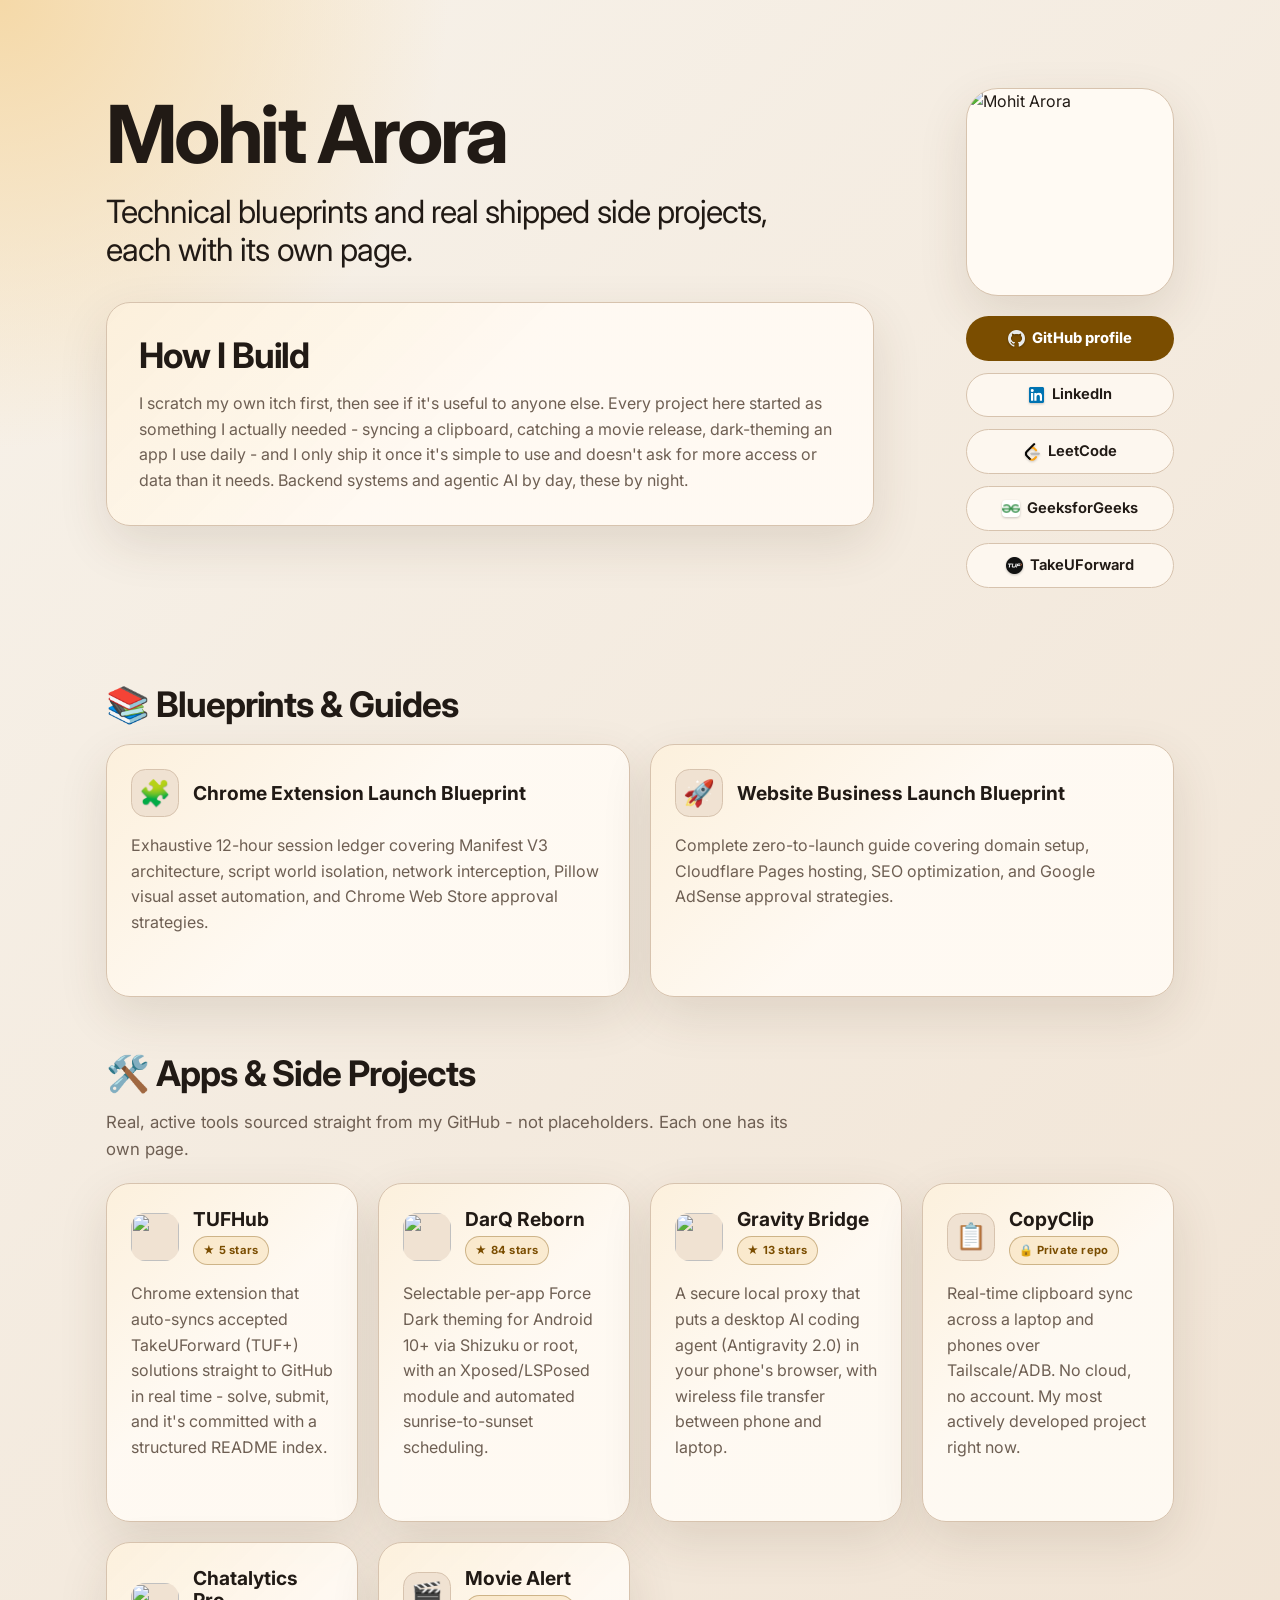
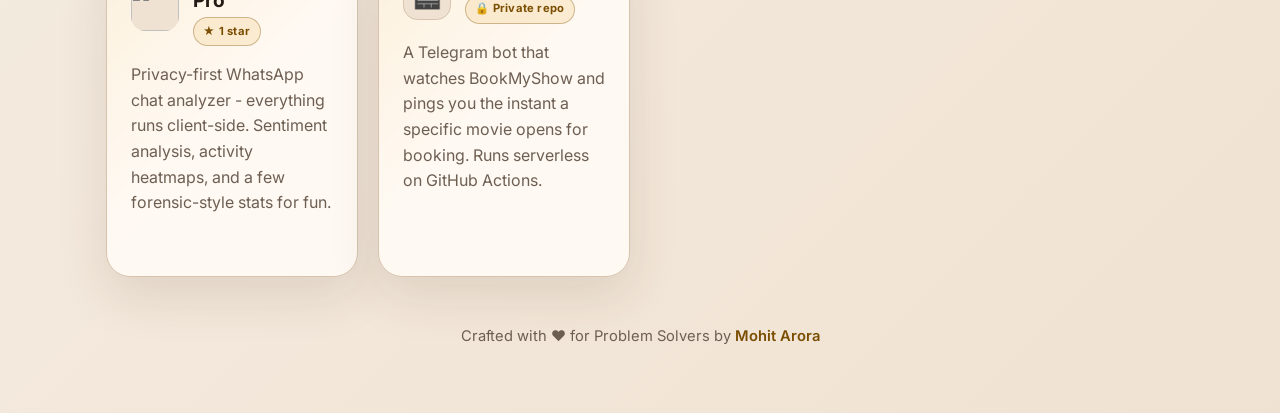
==== commit 18e1dc95: "feat: live GitHub star counts, richer hero copy, avatar/tagline sizing - Avatar and tagline bumped t" ====
--- a/index.html
+++ b/index.html
@@ -4,14 +4,47 @@
     <meta charset="UTF-8">
     <meta name="viewport" content="width=device-width, initial-scale=1.0">
     <title>Mohit Arora | Technical Blueprints & Engineering Hub</title>
-    <meta name="description" content="Mohit Arora - technical blueprints and real shipped side projects, each with its own page.">
+    <meta name="description" content="Mohit Arora - technical blueprints and real shipped side projects, each with its own page and its own color theme.">
+    <meta name="author" content="Mohit Arora">
+    <link rel="canonical" href="https://arora-sir.github.io/">
     <meta name="color-scheme" content="light dark">
+
+    <meta property="og:type" content="profile">
+    <meta property="og:site_name" content="Mohit Arora's Master Hub">
+    <meta property="og:title" content="Mohit Arora | Technical Blueprints & Engineering Hub">
+    <meta property="og:description" content="Technical blueprints and real shipped side projects, each with its own page and its own color theme.">
+    <meta property="og:url" content="https://arora-sir.github.io/">
+    <meta property="og:image" content="https://avatars.githubusercontent.com/u/29508236?v=4">
+    <meta property="og:image:alt" content="Mohit Arora">
+    <meta name="twitter:card" content="summary">
+    <meta name="twitter:title" content="Mohit Arora | Technical Blueprints & Engineering Hub">
+    <meta name="twitter:description" content="Technical blueprints and real shipped side projects, each with its own page and its own color theme.">
+    <meta name="twitter:image" content="https://avatars.githubusercontent.com/u/29508236?v=4">
+
     <link rel="preconnect" href="https://fonts.googleapis.com">
     <link rel="preconnect" href="https://fonts.gstatic.com" crossorigin>
     <link href="https://fonts.googleapis.com/css2?family=Inter:wght@400;500;600;700;800&display=optional" rel="stylesheet">
     <link rel="icon" type="image/png" href="https://avatars.githubusercontent.com/u/29508236?v=4">
+    <link rel="apple-touch-icon" href="https://avatars.githubusercontent.com/u/29508236?v=4">
     <link rel="stylesheet" href="assets/style.css">
     <script src="assets/site.js" defer></script>
+
+    <script type="application/ld+json">
+    {
+      "@context": "https://schema.org",
+      "@type": "Person",
+      "name": "Mohit Arora",
+      "url": "https://arora-sir.github.io/",
+      "image": "https://avatars.githubusercontent.com/u/29508236?v=4",
+      "sameAs": [
+        "https://github.com/Arora-Sir",
+        "https://www.linkedin.com/in/arora-sir/",
+        "https://leetcode.com/arora_sir/",
+        "https://auth.geeksforgeeks.org/user/arorasir/profile",
+        "https://takeuforward.org/profile/arorasir"
+      ]
+    }
+    </script>
 </head>
 <body>
     <main class="site-shell">
@@ -32,9 +65,11 @@
                 <section class="content-card">
                     <h2>How I Build</h2>
                     <p>
-                        I build things that are useful to me first - dev tools, automation scripts, the
-                        occasional Chrome extension - and see if they're useful to anyone else after.
-                        Backend systems and agentic AI by day, side projects by night.
+                        I scratch my own itch first, then see if it's useful to anyone else. Every project
+                        here started as something I actually needed - syncing a clipboard, catching a movie
+                        release, dark-theming an app I use daily - and I only ship it once it's simple to use
+                        and doesn't ask for more access or data than it needs. Backend systems and agentic AI
+                        by day, these by night.
                     </p>
                 </section>
             </div>
@@ -71,9 +106,10 @@
             <div class="grid">
                 <a href="tufhub/" class="card">
                     <div class="card-header">
-                        <img class="card-logo" src="https://raw.githubusercontent.com/Arora-Sir/TUFHub/main/docs/assets/logo.png" alt="" aria-hidden="true">
+                        <img class="card-logo" src="https://raw.githubusercontent.com/Arora-Sir/TUFHub/main/docs/assets/logo.png" alt="" aria-hidden="true" loading="lazy" decoding="async">
                         <div class="card-title-group">
                             <h3>TUFHub</h3>
+                            <span class="card-badge" data-repo-stars="Arora-Sir/TUFHub">★ 5 stars</span>
                         </div>
                     </div>
                     <p>Chrome extension that auto-syncs accepted TakeUForward (TUF+) solutions straight to GitHub in real time - solve, submit, and it's committed with a structured README index.</p>
@@ -81,10 +117,10 @@
 
                 <a href="darq-reborn/" class="card">
                     <div class="card-header">
-                        <img class="card-logo" src="https://raw.githubusercontent.com/Arora-Sir/DarQ-Reborn/master/fastlane/metadata/android/en-US/images/icon.png" alt="" aria-hidden="true">
+                        <img class="card-logo" src="https://raw.githubusercontent.com/Arora-Sir/DarQ-Reborn/master/fastlane/metadata/android/en-US/images/icon.png" alt="" aria-hidden="true" loading="lazy" decoding="async">
                         <div class="card-title-group">
                             <h3>DarQ Reborn</h3>
-                            <span class="card-badge">83+ stars</span>
+                            <span class="card-badge" data-repo-stars="Arora-Sir/DarQ-Reborn">★ 84 stars</span>
                         </div>
                     </div>
                     <p>Selectable per-app Force Dark theming for Android 10+ via Shizuku or root, with an Xposed/LSPosed module and automated sunrise-to-sunset scheduling.</p>
@@ -92,10 +128,10 @@
 
                 <a href="gravity-bridge/" class="card">
                     <div class="card-header">
-                        <img class="card-logo" src="https://raw.githubusercontent.com/Arora-Sir/Gravity-Bridge/master/favicon.svg" alt="" aria-hidden="true">
+                        <img class="card-logo" src="https://raw.githubusercontent.com/Arora-Sir/Gravity-Bridge/master/favicon.svg" alt="" aria-hidden="true" loading="lazy" decoding="async">
                         <div class="card-title-group">
                             <h3>Gravity Bridge</h3>
-                            <span class="card-badge">13+ stars</span>
+                            <span class="card-badge" data-repo-stars="Arora-Sir/Gravity-Bridge">★ 13 stars</span>
                         </div>
                     </div>
                     <p>A secure local proxy that puts a desktop AI coding agent (Antigravity 2.0) in your phone's browser, with wireless file transfer between phone and laptop.</p>
@@ -114,9 +150,10 @@
 
                 <a href="chat-analyzer/" class="card">
                     <div class="card-header">
-                        <img class="card-logo" src="https://raw.githubusercontent.com/Arora-Sir/chatalytics-pro/main/public/logo512.png" alt="" aria-hidden="true">
+                        <img class="card-logo" src="https://raw.githubusercontent.com/Arora-Sir/chatalytics-pro/main/public/logo512.png" alt="" aria-hidden="true" loading="lazy" decoding="async">
                         <div class="card-title-group">
                             <h3>Chatalytics Pro</h3>
+                            <span class="card-badge" data-repo-stars="Arora-Sir/chatalytics-pro">★ 1 star</span>
                         </div>
                     </div>
                     <p>Privacy-first WhatsApp chat analyzer - everything runs client-side. Sentiment analysis, activity heatmaps, and a few forensic-style stats for fun.</p>
--- a/assets/style.css
+++ b/assets/style.css
@@ -168,10 +168,10 @@
   max-width: 44rem;
   margin: 0.8rem 0 0;
   color: var(--text);
-  font-size: clamp(1.2rem, 3.4vw, 1.6rem);
+  font-size: clamp(1.35rem, 4vw, 2rem);
   font-weight: 400;
-  line-height: 1.25;
-  letter-spacing: -0.02em;
+  line-height: 1.2;
+  letter-spacing: -0.03em;
 }
 
 h2 {
@@ -316,7 +316,7 @@
 .hero-media .pill { justify-content: center; }
 
 .avatar {
-  width: clamp(7.5rem, 20vw, 11rem);
+  width: clamp(8rem, 22vw, 13rem);
   aspect-ratio: 1;
   border: 1px solid var(--outline);
   border-radius: 2rem;
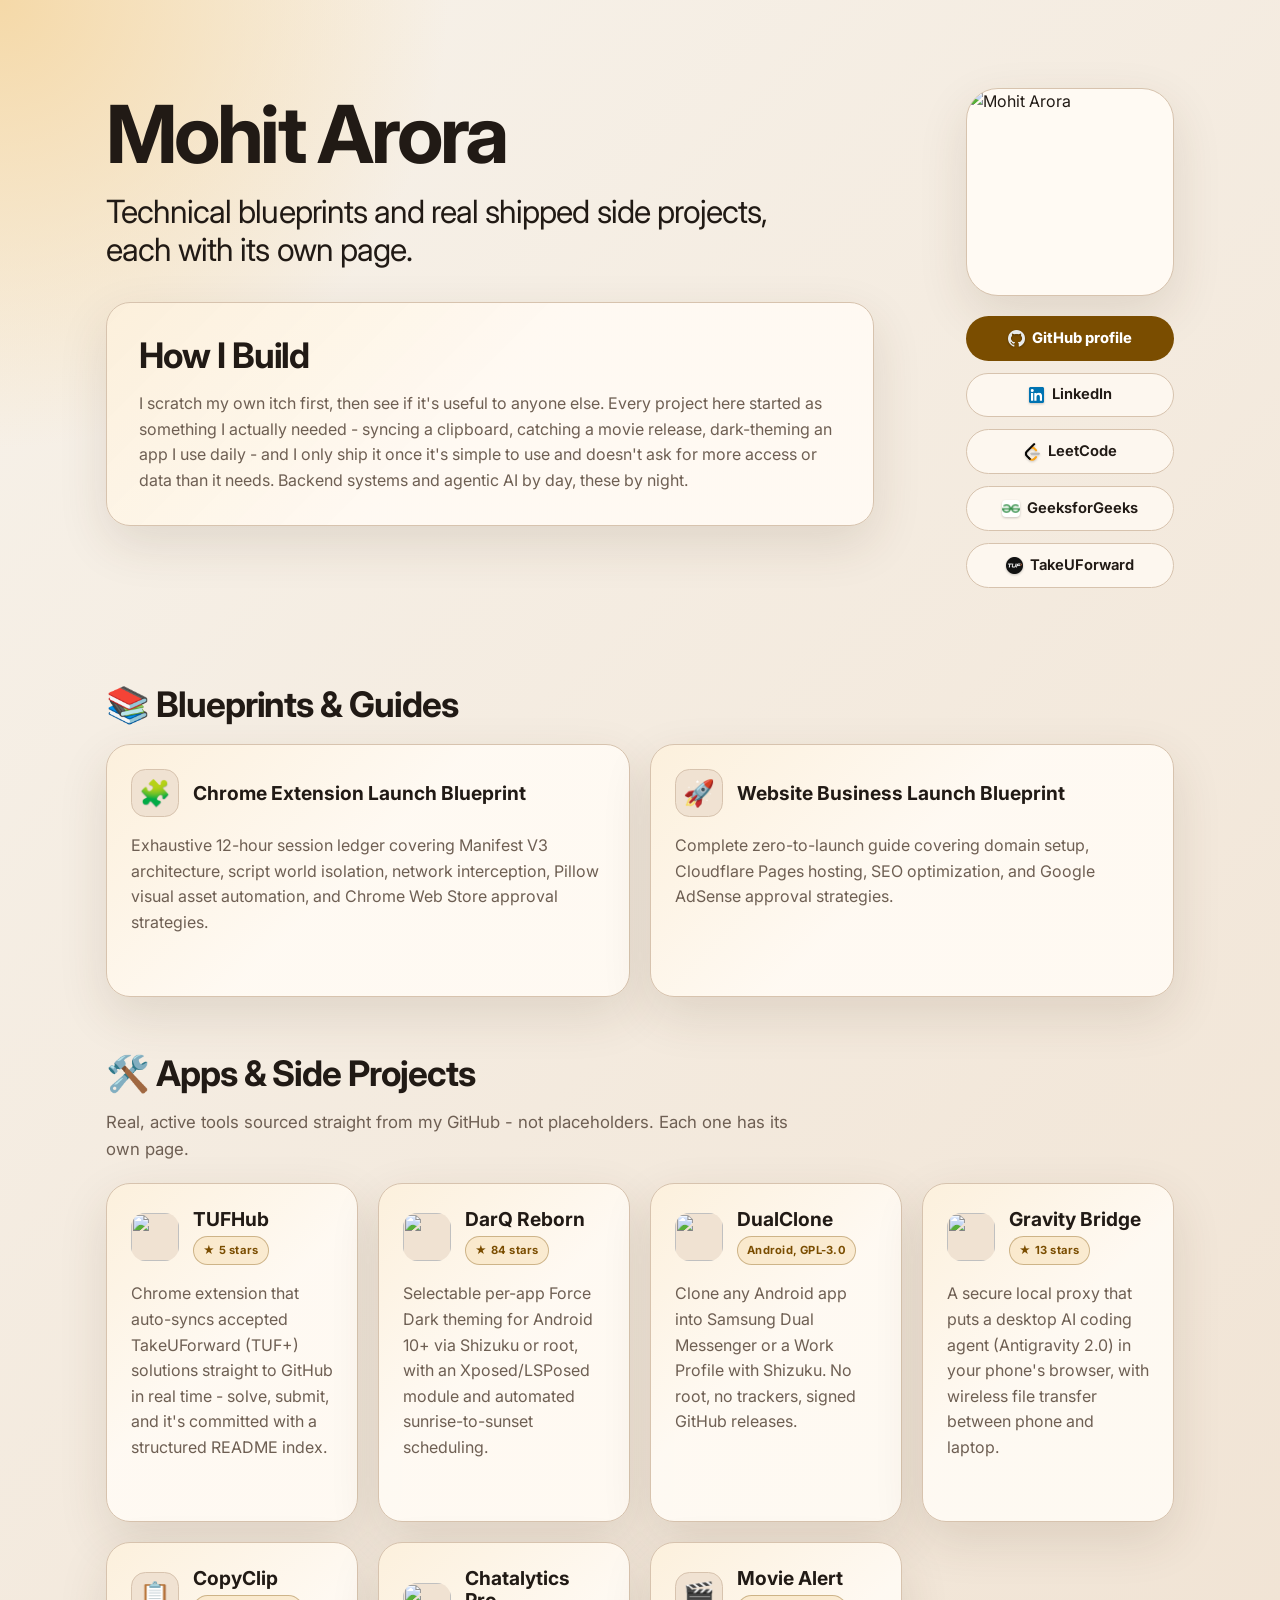
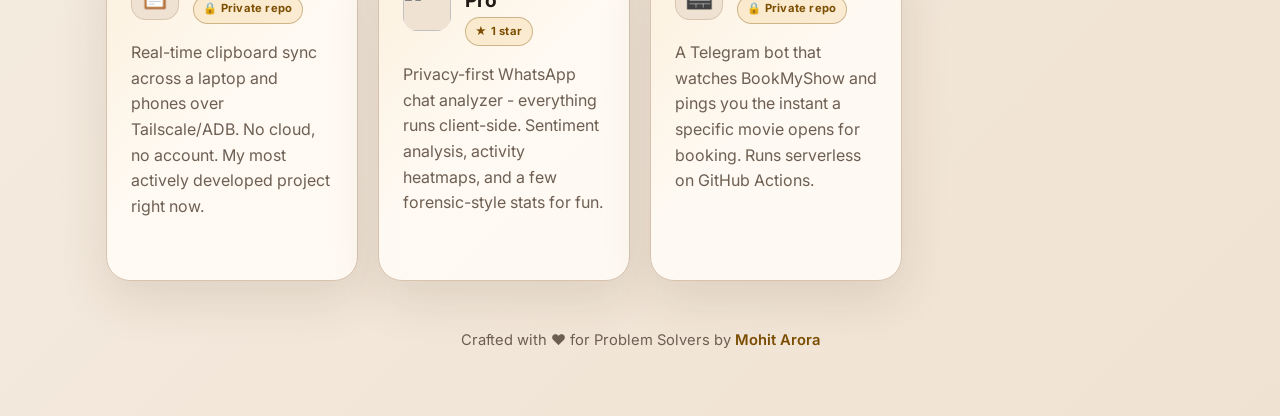
==== commit 8f06c18b: "feat: add the DualClone project page and card" ====
--- a/index.html
+++ b/index.html
@@ -14,12 +14,15 @@
     <meta property="og:title" content="Mohit Arora | Technical Blueprints & Engineering Hub">
     <meta property="og:description" content="Technical blueprints and real shipped side projects, each with its own page and its own color theme.">
     <meta property="og:url" content="https://arora-sir.github.io/">
-    <meta property="og:image" content="https://avatars.githubusercontent.com/u/29508236?v=4">
-    <meta property="og:image:alt" content="Mohit Arora">
-    <meta name="twitter:card" content="summary">
+    <meta property="og:image" content="https://arora-sir.github.io/assets/og-banner.jpg">
+    <meta property="og:image:width" content="1200">
+    <meta property="og:image:height" content="630">
+    <meta property="og:image:type" content="image/jpeg">
+    <meta property="og:image:alt" content="Mohit Arora - Senior Software Engineer & Technical Builder">
+    <meta name="twitter:card" content="summary_large_image">
     <meta name="twitter:title" content="Mohit Arora | Technical Blueprints & Engineering Hub">
     <meta name="twitter:description" content="Technical blueprints and real shipped side projects, each with its own page and its own color theme.">
-    <meta name="twitter:image" content="https://avatars.githubusercontent.com/u/29508236?v=4">
+    <meta name="twitter:image" content="https://arora-sir.github.io/assets/og-banner.jpg">
 
     <link rel="preconnect" href="https://fonts.googleapis.com">
     <link rel="preconnect" href="https://fonts.gstatic.com" crossorigin>
@@ -126,6 +129,17 @@
                     <p>Selectable per-app Force Dark theming for Android 10+ via Shizuku or root, with an Xposed/LSPosed module and automated sunrise-to-sunset scheduling.</p>
                 </a>
 
+                <a href="dualclone/" class="card">
+                    <div class="card-header">
+                        <img class="card-logo" src="https://raw.githubusercontent.com/Arora-Sir/DualClone/main/app/src/main/res/drawable/app_icon_512.png" alt="" aria-hidden="true" loading="lazy" decoding="async">
+                        <div class="card-title-group">
+                            <h3>DualClone</h3>
+                            <span class="card-badge">Android, GPL-3.0</span>
+                        </div>
+                    </div>
+                    <p>Clone any Android app into Samsung Dual Messenger or a Work Profile with Shizuku. No root, no trackers, signed GitHub releases.</p>
+                </a>
+
                 <a href="gravity-bridge/" class="card">
                     <div class="card-header">
                         <img class="card-logo" src="https://raw.githubusercontent.com/Arora-Sir/Gravity-Bridge/master/favicon.svg" alt="" aria-hidden="true" loading="lazy" decoding="async">
--- a/assets/style.css
+++ b/assets/style.css
@@ -61,6 +61,12 @@
   --primary: #6d3fc2; --primary-soft: #e3d4f7; --outline: #cbb8e6;
   --shadow: 0 18px 50px rgb(60 30 90 / 13%);
 }
+body.theme-dualclone {
+  --bg: #eff5fd; --surface: #f8fbff; --surface-strong: #d9e6f8;
+  --text: #121c2e; --muted: #4a5b73;
+  --primary: #1f6fd6; --primary-soft: #d3e4fa; --outline: #b9cfee;
+  --shadow: 0 18px 50px rgb(20 50 110 / 13%);
+}
 body.theme-gravity-bridge {
   --bg: #eef9fa; --surface: #f7fdfd; --surface-strong: #d8eef0;
   --text: #112628; --muted: #4a6b6e;
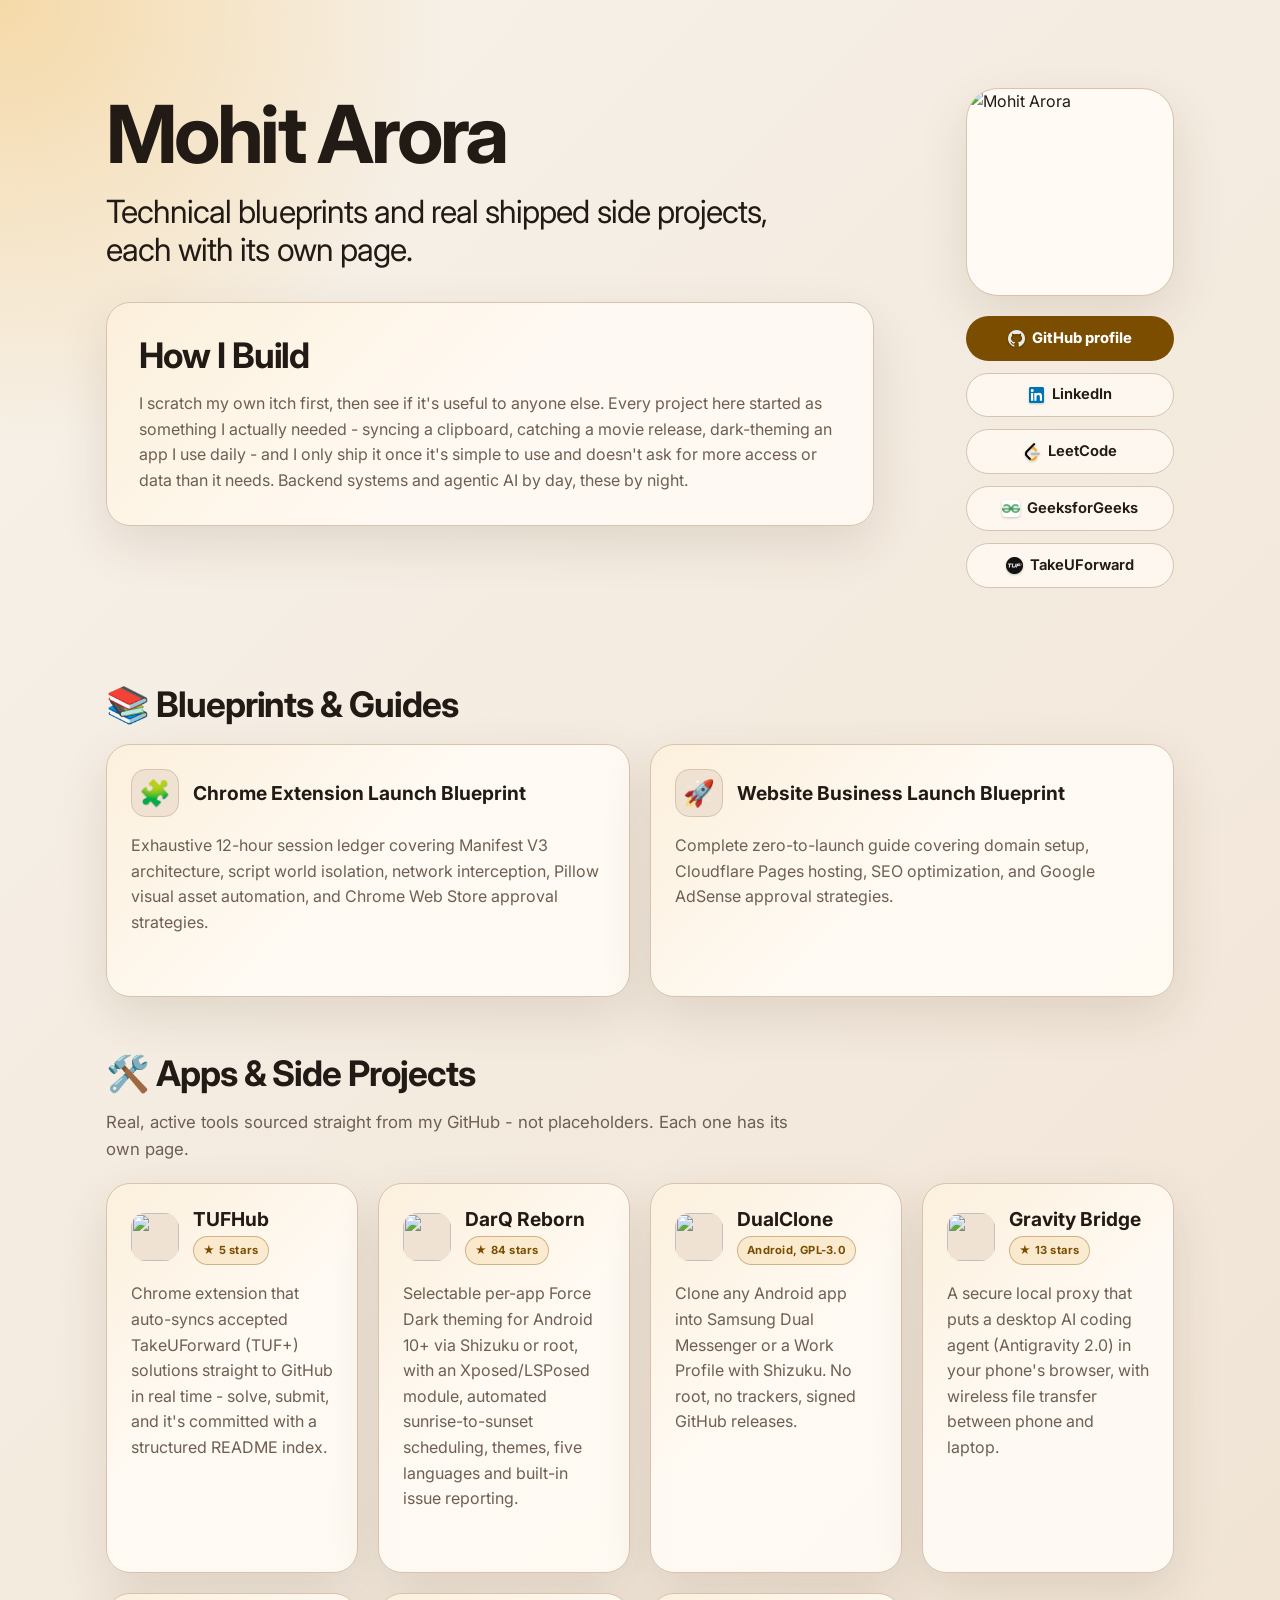
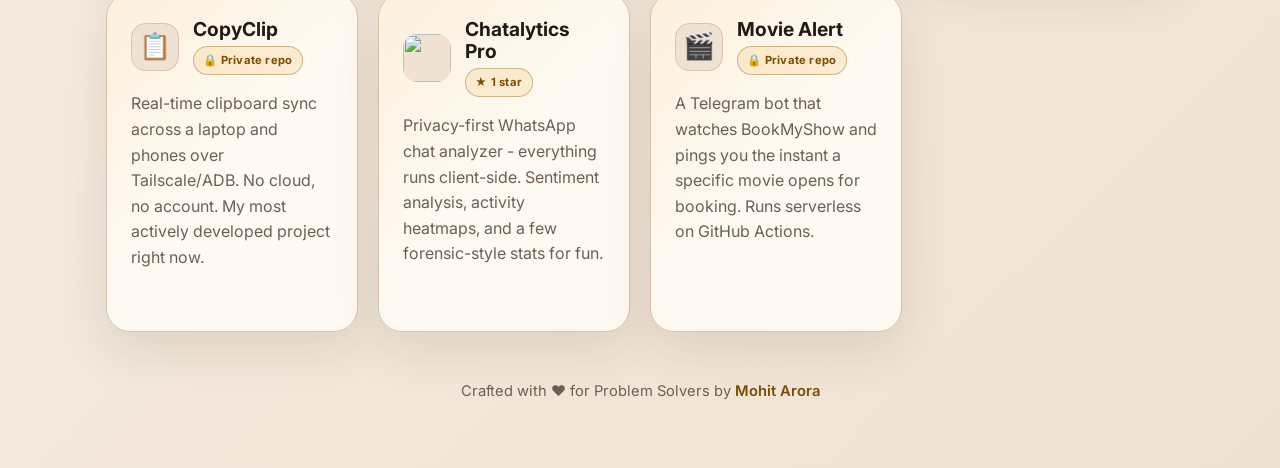
==== commit a643d79b: "docs(darq-reborn): describe the 3.2.0 features Add feature cards for Appearance and Pure Black, five" ====
--- a/index.html
+++ b/index.html
@@ -126,7 +126,7 @@
                             <span class="card-badge" data-repo-stars="Arora-Sir/DarQ-Reborn">★ 84 stars</span>
                         </div>
                     </div>
-                    <p>Selectable per-app Force Dark theming for Android 10+ via Shizuku or root, with an Xposed/LSPosed module and automated sunrise-to-sunset scheduling.</p>
+                    <p>Selectable per-app Force Dark theming for Android 10+ via Shizuku or root, with an Xposed/LSPosed module, automated sunrise-to-sunset scheduling, themes, five languages and built-in issue reporting.</p>
                 </a>
 
                 <a href="dualclone/" class="card">
